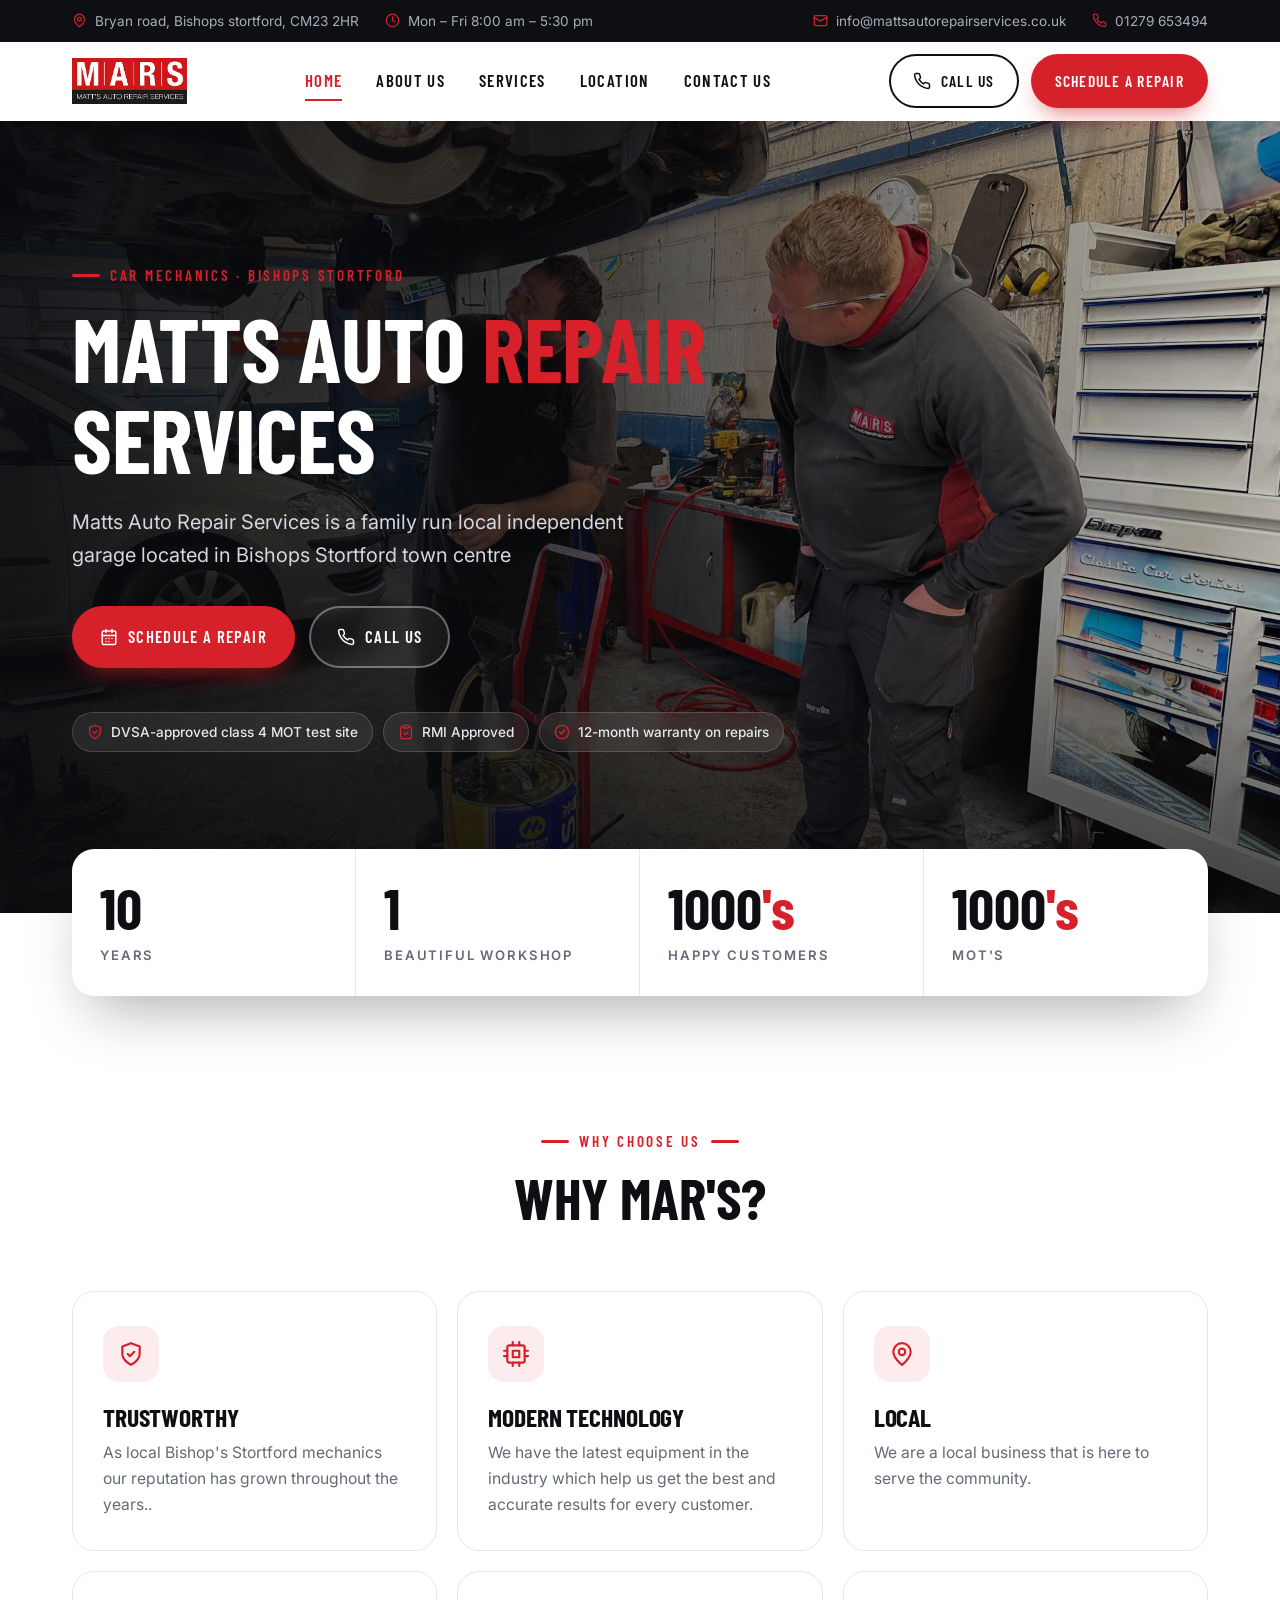
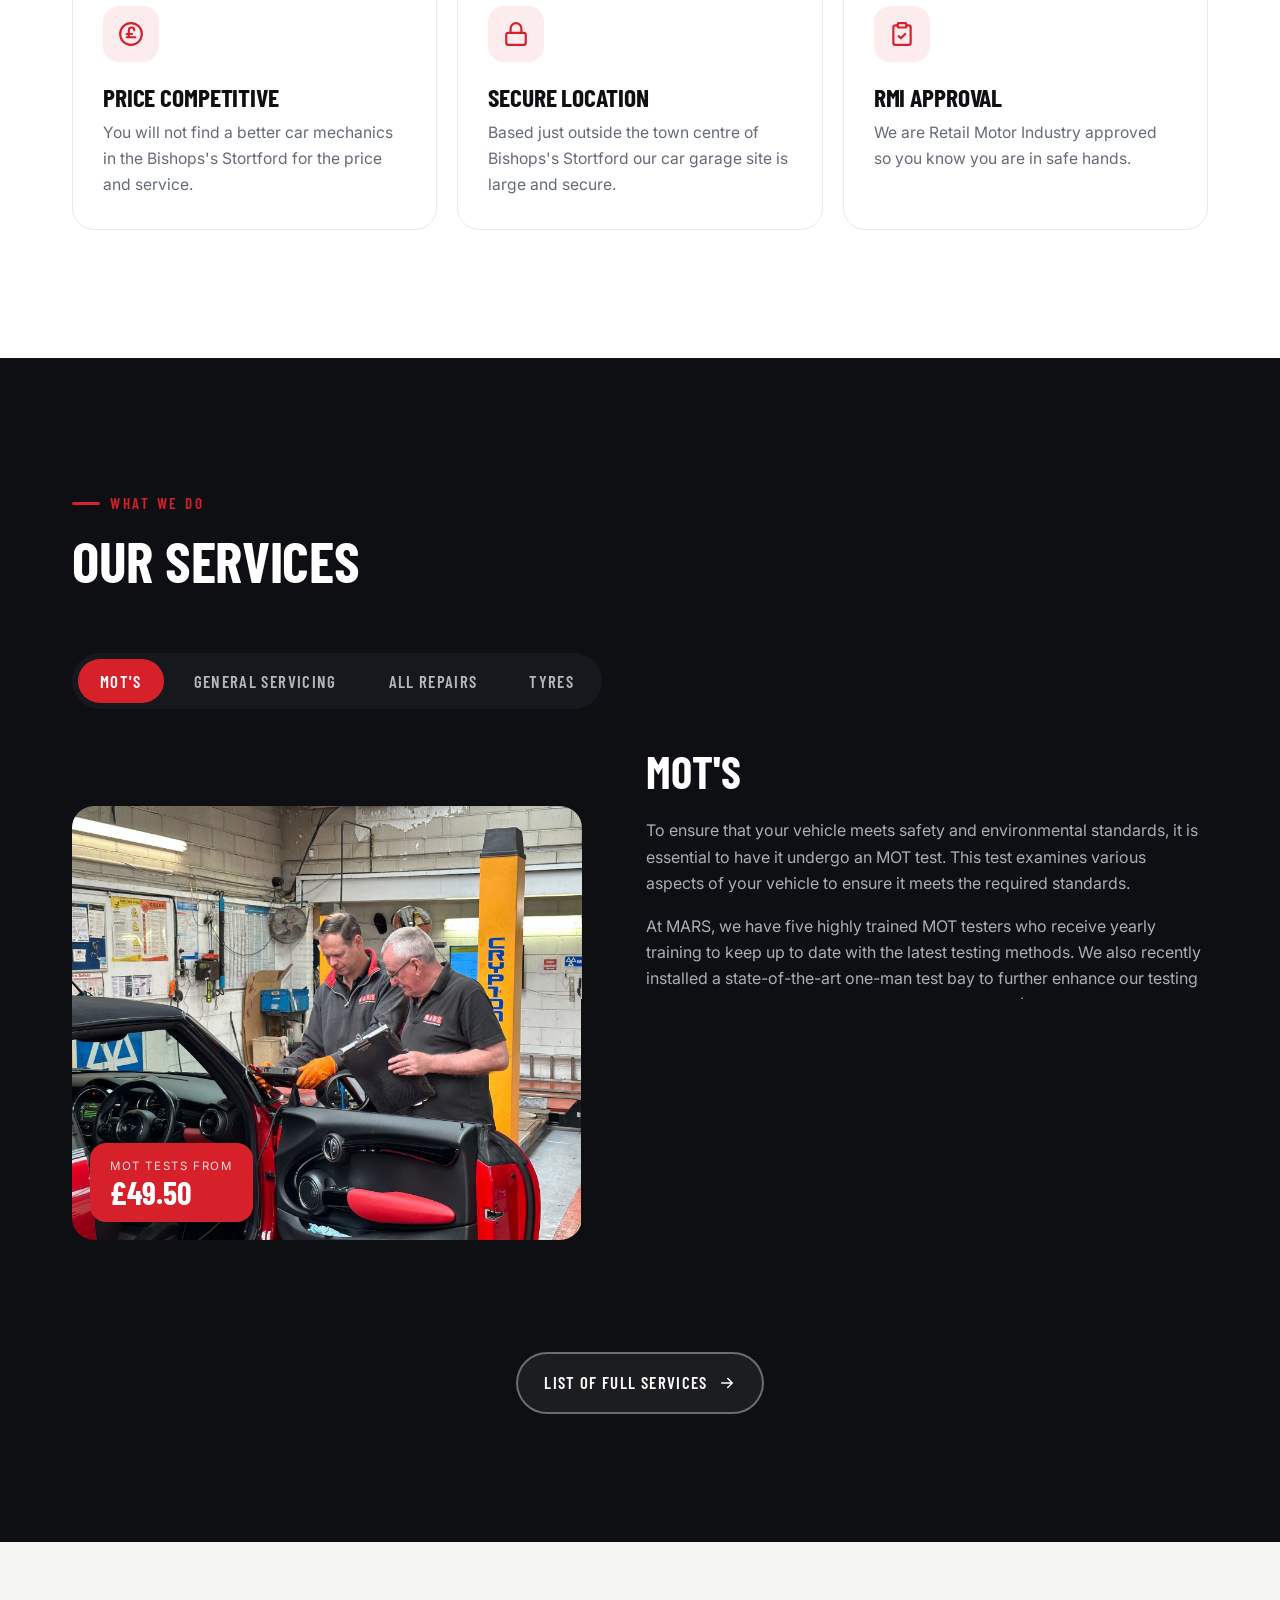
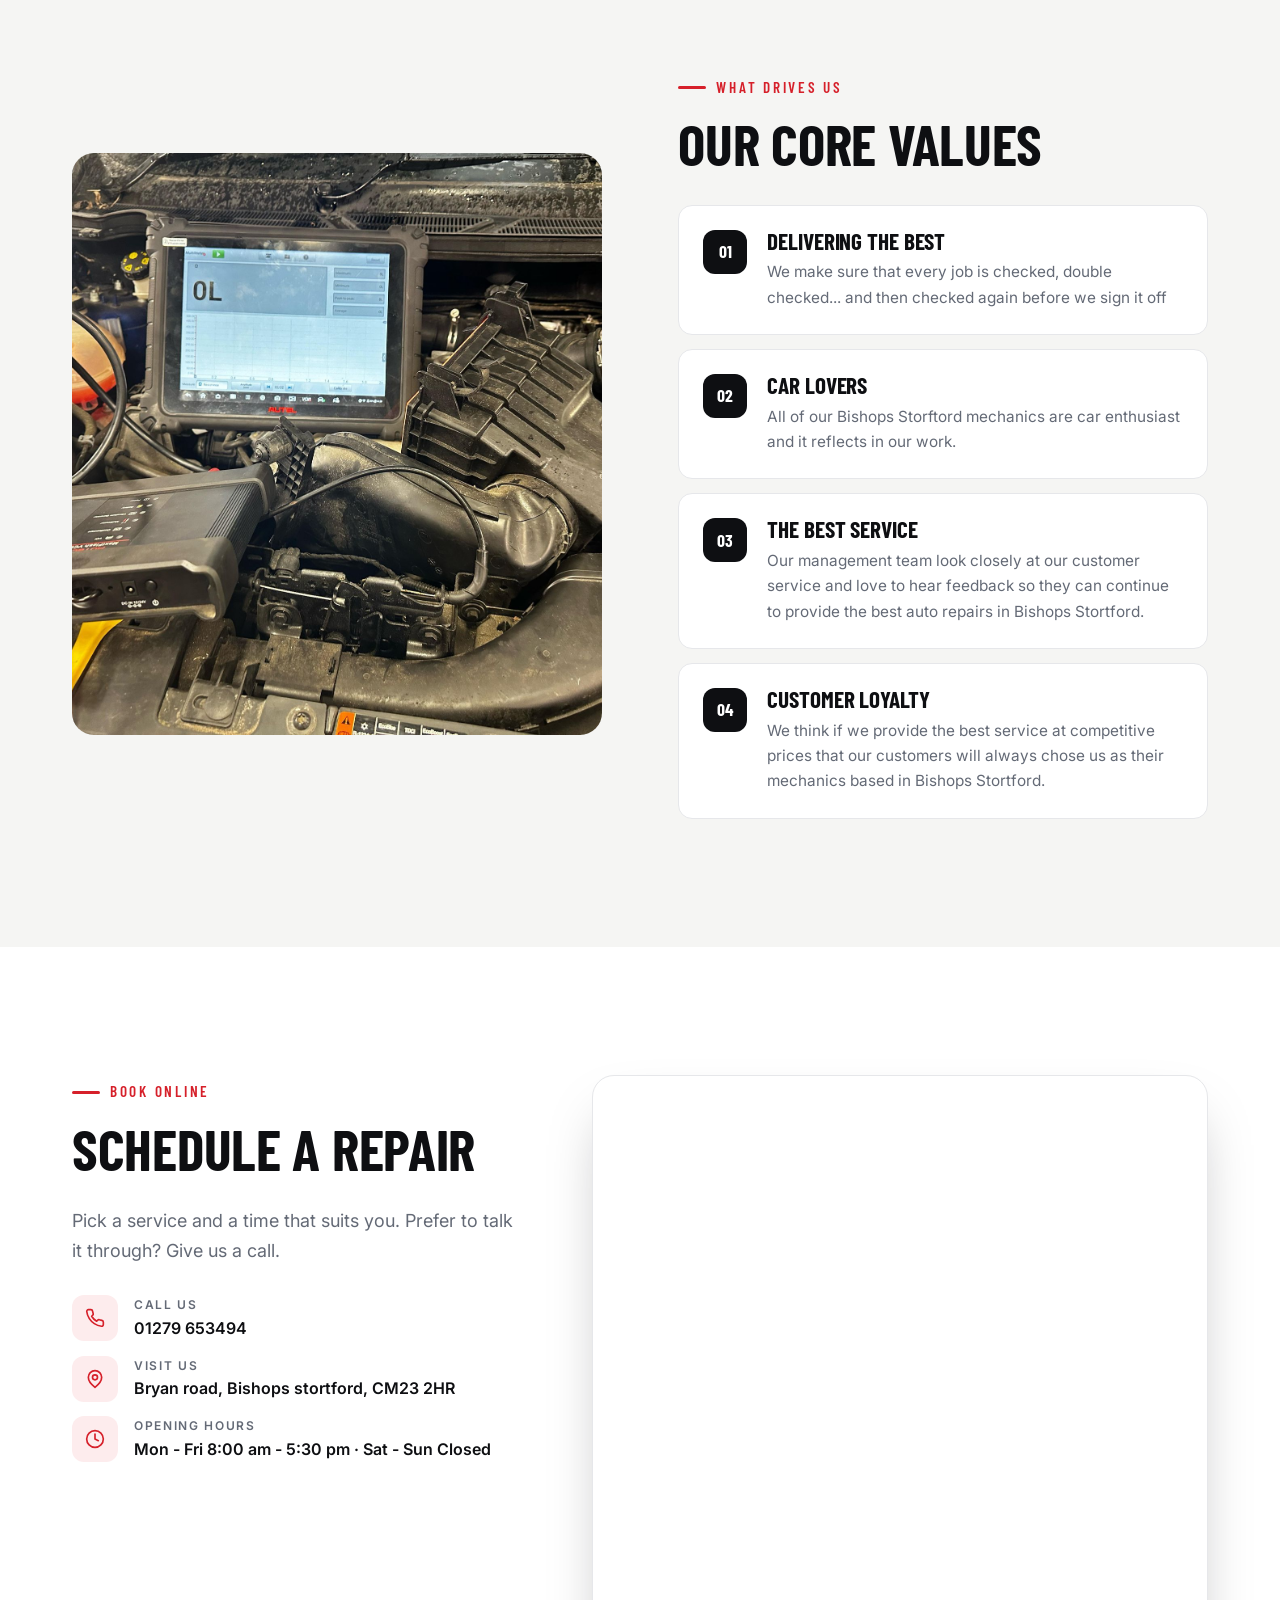
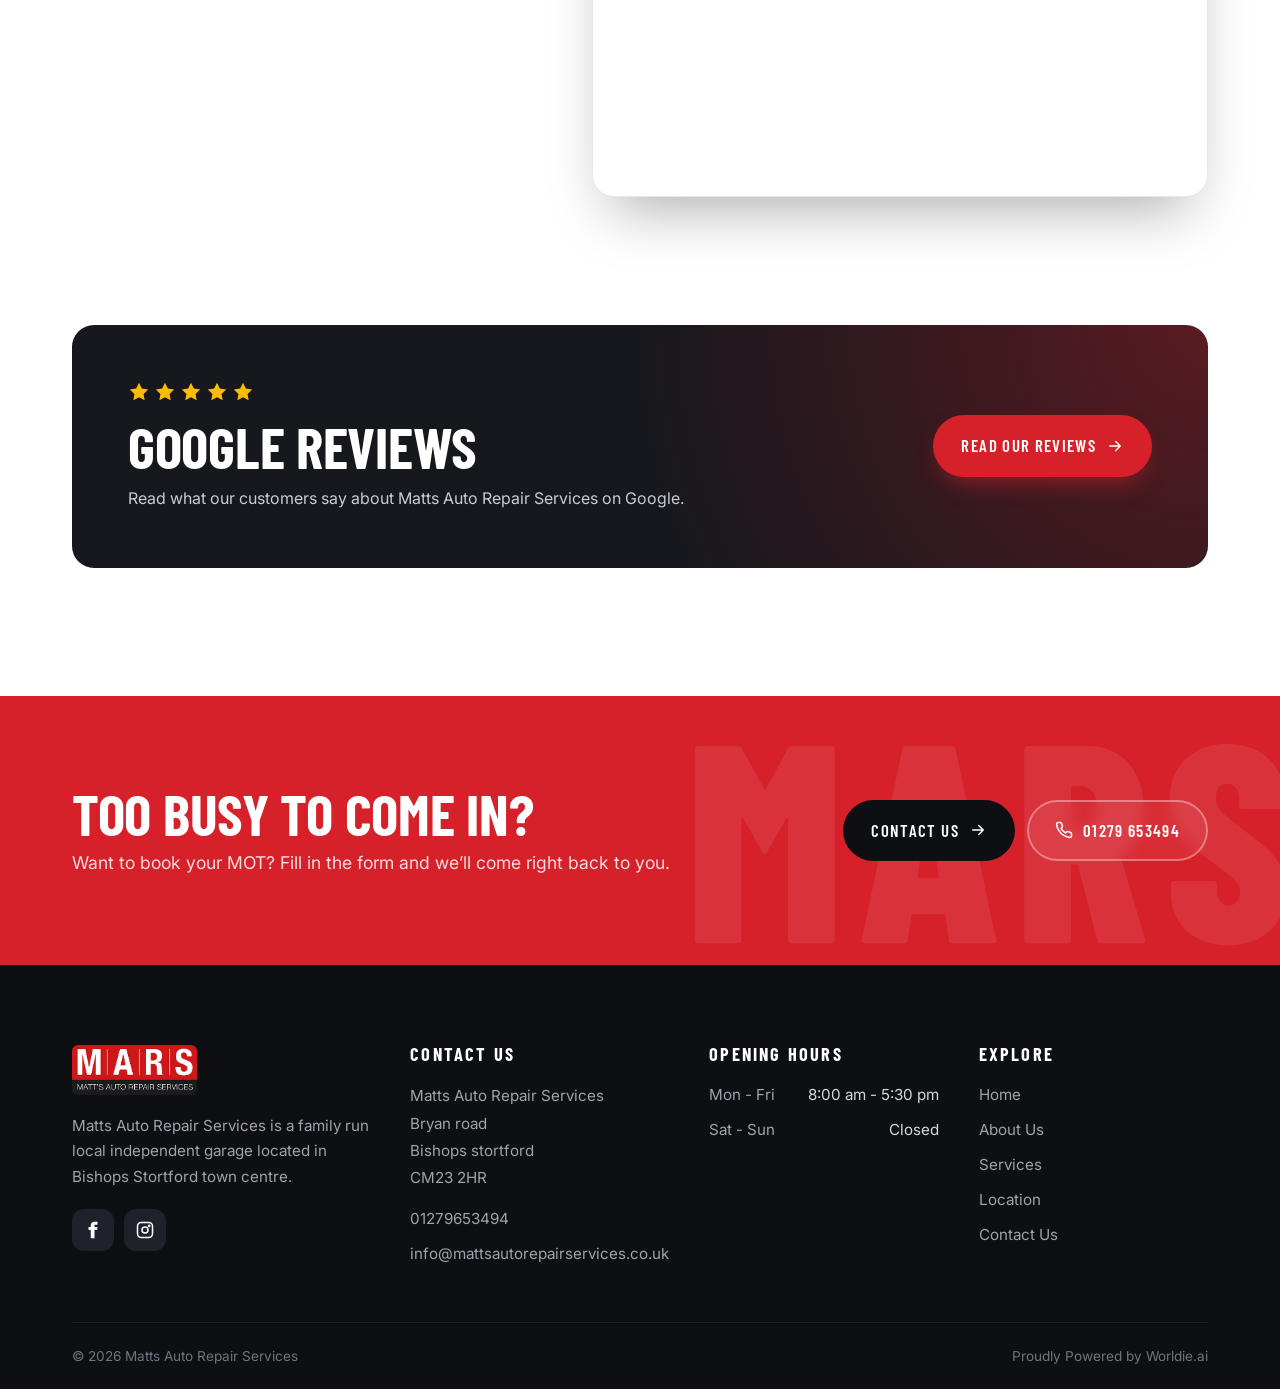
==== index.html @ e209987f "Modern redesign of Matts Auto Repair Services website Five static pages (home, about, services, loca" ====
<!doctype html>
<html lang="en-GB">
<head>
<meta charset="utf-8">
<meta name="viewport" content="width=device-width, initial-scale=1">
<title>Car Mechanics | MATTS AUTO REPAIR SERVICES | Bishops Stortford</title>
<meta name="description" content="Matts Auto Repair Services is a family run local independent garage located in Bishops Stortford town centre. MOTs, servicing, repairs and tyres.">
<meta name="theme-color" content="#0e0f12">
<link rel="icon" href="images/logo.png">
<link rel="preconnect" href="https://fonts.googleapis.com">
<link rel="preconnect" href="https://fonts.gstatic.com" crossorigin>
<link href="https://fonts.googleapis.com/css2?family=Barlow+Condensed:wght@500;600;700;800&family=Inter:wght@400;500;600&display=swap" rel="stylesheet">
<link rel="stylesheet" href="css/styles.css">
</head>
<body>
<div class="topbar">
  <div class="container">
    <div class="topbar__group">
      <span class="topbar__item"><svg viewBox="0 0 24 24" fill="none" stroke="currentColor" stroke-width="2" stroke-linecap="round" stroke-linejoin="round" aria-hidden="true"><path d="M20 10c0 6-8 12-8 12S4 16 4 10a8 8 0 0 1 16 0z"/><circle cx="12" cy="10" r="3"/></svg> Bryan road, Bishops stortford, CM23 2HR</span>
      <span class="topbar__item topbar__group--hide-md"><svg viewBox="0 0 24 24" fill="none" stroke="currentColor" stroke-width="2" stroke-linecap="round" stroke-linejoin="round" aria-hidden="true"><circle cx="12" cy="12" r="10"/><path d="M12 6v6l4 2"/></svg> Mon – Fri 8:00 am – 5:30 pm</span>
    </div>
    <div class="topbar__group">
      <a class="topbar__item topbar__group--hide-md" href="mailto:info@mattsautorepairservices.co.uk"><svg viewBox="0 0 24 24" fill="none" stroke="currentColor" stroke-width="2" stroke-linecap="round" stroke-linejoin="round" aria-hidden="true"><rect x="2" y="4" width="20" height="16" rx="2"/><path d="m22 7-10 6L2 7"/></svg> info@mattsautorepairservices.co.uk</a>
      <a class="topbar__item" href="tel:01279653494"><svg viewBox="0 0 24 24" fill="none" stroke="currentColor" stroke-width="2" stroke-linecap="round" stroke-linejoin="round" aria-hidden="true"><path d="M22 16.9v3a2 2 0 0 1-2.2 2 19.8 19.8 0 0 1-8.6-3.1 19.5 19.5 0 0 1-6-6A19.8 19.8 0 0 1 2.1 4.2 2 2 0 0 1 4.1 2h3a2 2 0 0 1 2 1.7c.1 1 .4 1.9.7 2.8a2 2 0 0 1-.5 2.1L8 9.9a16 16 0 0 0 6 6l1.3-1.3a2 2 0 0 1 2.1-.4c.9.3 1.8.6 2.8.7a2 2 0 0 1 1.7 2z"/></svg> 01279 653494</a>
    </div>
  </div>
</div>

<header class="header">
  <div class="container">
    <a class="logo" href="index.html" aria-label="Matt's Auto Repair Services — home">
      <img src="images/logo.png" alt="MARS — Matt's Auto Repair Services" width="365" height="146">
    </a>
    <nav class="nav" aria-label="Main">
        <a class="nav__link is-active" href="index.html" aria-current="page">Home</a>
        <a class="nav__link" href="about.html">About Us</a>
        <a class="nav__link" href="services.html">Services</a>
        <a class="nav__link" href="location.html">Location</a>
        <a class="nav__link" href="contact.html">Contact Us</a>
    </nav>
    <div class="header__cta">
      <a class="btn btn--outline" href="tel:01279653494"><svg viewBox="0 0 24 24" fill="none" stroke="currentColor" stroke-width="2" stroke-linecap="round" stroke-linejoin="round" aria-hidden="true"><path d="M22 16.9v3a2 2 0 0 1-2.2 2 19.8 19.8 0 0 1-8.6-3.1 19.5 19.5 0 0 1-6-6A19.8 19.8 0 0 1 2.1 4.2 2 2 0 0 1 4.1 2h3a2 2 0 0 1 2 1.7c.1 1 .4 1.9.7 2.8a2 2 0 0 1-.5 2.1L8 9.9a16 16 0 0 0 6 6l1.3-1.3a2 2 0 0 1 2.1-.4c.9.3 1.8.6 2.8.7a2 2 0 0 1 1.7 2z"/></svg> Call Us</a>
      <a class="btn btn--primary" href="index.html#booking">Schedule a Repair</a>
      <button class="menu-toggle" aria-label="Open menu" aria-expanded="false"><span></span></button>
    </div>
  </div>
</header>

<main>
<section class="hero">
  <div class="hero__bg"><img src="images/about-2.jpg" alt="MARS mechanics working on a car in the Bishops Stortford workshop" fetchpriority="high"></div>
  <div class="container">
    <div class="hero__content">
      <span class="eyebrow">Car Mechanics · Bishops Stortford</span>
      <h1>Matts Auto <em>Repair</em> Services</h1>
      <p class="hero__text">Matts Auto Repair Services is a family run local independent garage located in Bishops Stortford town centre</p>
      <div class="hero__actions">
        <a class="btn btn--primary" href="#booking"><svg viewBox="0 0 24 24" fill="none" stroke="currentColor" stroke-width="2" stroke-linecap="round" stroke-linejoin="round" aria-hidden="true"><rect x="3" y="4" width="18" height="18" rx="2"/><path d="M16 2v4M8 2v4M3 10h18M8 14h.01M12 14h.01M16 14h.01M8 18h.01M12 18h.01"/></svg> Schedule a Repair</a>
        <a class="btn btn--ghost" href="tel:01279653494"><svg viewBox="0 0 24 24" fill="none" stroke="currentColor" stroke-width="2" stroke-linecap="round" stroke-linejoin="round" aria-hidden="true"><path d="M22 16.9v3a2 2 0 0 1-2.2 2 19.8 19.8 0 0 1-8.6-3.1 19.5 19.5 0 0 1-6-6A19.8 19.8 0 0 1 2.1 4.2 2 2 0 0 1 4.1 2h3a2 2 0 0 1 2 1.7c.1 1 .4 1.9.7 2.8a2 2 0 0 1-.5 2.1L8 9.9a16 16 0 0 0 6 6l1.3-1.3a2 2 0 0 1 2.1-.4c.9.3 1.8.6 2.8.7a2 2 0 0 1 1.7 2z"/></svg> Call Us</a>
      </div>
      <div class="hero__badges">
        <span class="badge"><svg viewBox="0 0 24 24" fill="none" stroke="currentColor" stroke-width="2" stroke-linecap="round" stroke-linejoin="round" aria-hidden="true"><path d="M12 22s8-4 8-10V5l-8-3-8 3v7c0 6 8 10 8 10z"/><path d="m9 12 2 2 4-4"/></svg> DVSA-approved class 4 MOT test site</span>
        <span class="badge"><svg viewBox="0 0 24 24" fill="none" stroke="currentColor" stroke-width="2" stroke-linecap="round" stroke-linejoin="round" aria-hidden="true"><rect x="8" y="2" width="8" height="4" rx="1"/><path d="M16 4h2a2 2 0 0 1 2 2v14a2 2 0 0 1-2 2H6a2 2 0 0 1-2-2V6a2 2 0 0 1 2-2h2"/><path d="m9 14 2 2 4-4"/></svg> RMI Approved</span>
        <span class="badge"><svg viewBox="0 0 24 24" fill="none" stroke="currentColor" stroke-width="2" stroke-linecap="round" stroke-linejoin="round" aria-hidden="true"><circle cx="12" cy="12" r="10"/><path d="m8 12 3 3 5-6"/></svg> 12-month warranty on repairs</span>
      </div>
    </div>
  </div>
</section>

<section class="stats" aria-label="Experience">
  <div class="container">
    <div class="stats__grid reveal">
      <div class="stat"><div class="stat__num">10</div><div class="stat__label">Years</div></div>
      <div class="stat"><div class="stat__num">1</div><div class="stat__label">Beautiful workshop</div></div>
      <div class="stat"><div class="stat__num">1000<span>'s</span></div><div class="stat__label">Happy Customers</div></div>
      <div class="stat"><div class="stat__num">1000<span>'s</span></div><div class="stat__label">MOT's</div></div>
    </div>
  </div>
</section>

<section class="section" id="why">
  <div class="container">
    <div class="section-head section-head--center reveal">
      <span class="eyebrow">Why choose us</span>
      <h2>Why MAR's?</h2>
    </div>
    <div class="features">
      <article class="feature reveal">
        <div class="feature__icon"><svg viewBox="0 0 24 24" fill="none" stroke="currentColor" stroke-width="2" stroke-linecap="round" stroke-linejoin="round" aria-hidden="true"><path d="M12 22s8-4 8-10V5l-8-3-8 3v7c0 6 8 10 8 10z"/><path d="m9 12 2 2 4-4"/></svg></div>
        <h3>Trustworthy</h3>
        <p>As local Bishop's Stortford mechanics our reputation has grown throughout the years..</p>
      </article>
      <article class="feature reveal">
        <div class="feature__icon"><svg viewBox="0 0 24 24" fill="none" stroke="currentColor" stroke-width="2" stroke-linecap="round" stroke-linejoin="round" aria-hidden="true"><rect x="4" y="4" width="16" height="16" rx="2"/><rect x="9" y="9" width="6" height="6"/><path d="M9 1v3M15 1v3M9 20v3M15 20v3M20 9h3M20 14h3M1 9h3M1 14h3"/></svg></div>
        <h3>Modern Technology</h3>
        <p>We have the latest equipment in the industry which help us get the best and accurate results for every customer.</p>
      </article>
      <article class="feature reveal">
        <div class="feature__icon"><svg viewBox="0 0 24 24" fill="none" stroke="currentColor" stroke-width="2" stroke-linecap="round" stroke-linejoin="round" aria-hidden="true"><path d="M20 10c0 6-8 12-8 12S4 16 4 10a8 8 0 0 1 16 0z"/><circle cx="12" cy="10" r="3"/></svg></div>
        <h3>Local</h3>
        <p>We are a local business that is here to serve the community.</p>
      </article>
      <article class="feature reveal">
        <div class="feature__icon"><svg viewBox="0 0 24 24" fill="none" stroke="currentColor" stroke-width="2" stroke-linecap="round" stroke-linejoin="round" aria-hidden="true"><circle cx="12" cy="12" r="10"/><path d="M15 8.5a2.5 2.5 0 0 0-5 0V15m-2 0h8m-8-3h5"/></svg></div>
        <h3>Price Competitive</h3>
        <p>You will not find a better car mechanics in the Bishops's Stortford for the price and service.</p>
      </article>
      <article class="feature reveal">
        <div class="feature__icon"><svg viewBox="0 0 24 24" fill="none" stroke="currentColor" stroke-width="2" stroke-linecap="round" stroke-linejoin="round" aria-hidden="true"><rect x="3" y="11" width="18" height="11" rx="2"/><path d="M7 11V7a5 5 0 0 1 10 0v4"/></svg></div>
        <h3>Secure Location</h3>
        <p>Based just outside the town centre of Bishops's Stortford our car garage site is large and secure.</p>
      </article>
      <article class="feature reveal">
        <div class="feature__icon"><svg viewBox="0 0 24 24" fill="none" stroke="currentColor" stroke-width="2" stroke-linecap="round" stroke-linejoin="round" aria-hidden="true"><rect x="8" y="2" width="8" height="4" rx="1"/><path d="M16 4h2a2 2 0 0 1 2 2v14a2 2 0 0 1-2 2H6a2 2 0 0 1-2-2V6a2 2 0 0 1 2-2h2"/><path d="m9 14 2 2 4-4"/></svg></div>
        <h3>RMI Approval</h3>
        <p>We are Retail Motor Industry approved so you know you are in safe hands.</p>
      </article>
    </div>
  </div>
</section>

<section class="section section--dark" id="services">
  <div class="container">
    <div class="section-head reveal">
      <span class="eyebrow">What we do</span>
      <h2>Our Services</h2>
    </div>
    <div data-tabs>
      <div class="tabs__list" role="tablist" aria-label="Our services">
        <button class="tabs__btn" role="tab" id="tab-mot" aria-controls="panel-mot" aria-selected="true" tabindex="0">MOT's</button>
        <button class="tabs__btn" role="tab" id="tab-servicing" aria-controls="panel-servicing" aria-selected="false" tabindex="-1">General Servicing</button>
        <button class="tabs__btn" role="tab" id="tab-repairs" aria-controls="panel-repairs" aria-selected="false" tabindex="-1">All Repairs</button>
        <button class="tabs__btn" role="tab" id="tab-tyres" aria-controls="panel-tyres" aria-selected="false" tabindex="-1">Tyres</button>
      </div>
      <div class="tabs__panel" role="tabpanel" id="panel-mot" aria-labelledby="tab-mot">
        <div class="tabs__media">
          <img src="images/about-3.jpg" alt="MOT's at Matts Auto Repair Services" loading="lazy">
          <div class="price-chip"><small>MOT tests from</small><strong>£49.50</strong></div>
        </div>
        <div class="tabs__body">
          <h3>MOT's</h3>
          <p>To ensure that your vehicle meets safety and environmental standards, it is essential to have it undergo an MOT test. This test examines various aspects of your vehicle to ensure it meets the required standards.</p><p>At MARS, we have five highly trained MOT testers who receive yearly training to keep up to date with the latest testing methods. We also recently installed a state-of-the-art one-man test bay to further enhance our testing capabilities. As a DVSA-approved class 4 test site (Test Site Number: 10659), we offer MOT tests starting from just £49.50.</p><p>To make things more convenient for you, we provide waiting slots that can be booked in advance. Our location near the town centre also allows you to go shopping while your test is being carried out. Additionally, we offer FREE MOT retests to ensure that any issues that arise are promptly addressed.</p>
          <a class="btn btn--primary" href="index.html#booking">Schedule a Repair <svg viewBox="0 0 24 24" fill="none" stroke="currentColor" stroke-width="2" stroke-linecap="round" stroke-linejoin="round" aria-hidden="true"><path d="M5 12h14M13 6l6 6-6 6"/></svg></a>
        </div>
      </div>
      <div class="tabs__panel" role="tabpanel" id="panel-servicing" aria-labelledby="tab-servicing" hidden>
        <div class="tabs__media">
          <img src="images/about-1.jpg" alt="General Servicing at Matts Auto Repair Services" loading="lazy">
          <div class="price-chip"><small>Servicing from</small><strong>£89</strong></div>
        </div>
        <div class="tabs__body">
          <h3>Keep that car healthy!</h3>
          <p>At M.A.R.S., we pride ourselves on being able to service all makes and models of vehicles. Additionally, we offer servicing options that cater to a variety of needs and budgets, starting from just £89.  For a oil and filter change is now between £120-£150.</p><p>If your vehicle is still under manufacturer warranty, you can rest assured that we use only genuine parts to ensure your warranty remains valid. To keep your car performing at its best, we recommend servicing it annually, regardless of whether it has reached its mileage limit or not.</p><p>Don't let your car's health suffer - contact us now for a quote and to schedule your next servicing appointment.</p>
          <a class="btn btn--primary" href="index.html#booking">Schedule a Repair <svg viewBox="0 0 24 24" fill="none" stroke="currentColor" stroke-width="2" stroke-linecap="round" stroke-linejoin="round" aria-hidden="true"><path d="M5 12h14M13 6l6 6-6 6"/></svg></a>
        </div>
      </div>
      <div class="tabs__panel" role="tabpanel" id="panel-repairs" aria-labelledby="tab-repairs" hidden>
        <div class="tabs__media">
          <img src="images/about-2.jpg" alt="All Repairs at Matts Auto Repair Services" loading="lazy">
          <div class="price-chip"><small>Repair warranty</small><strong>12 months</strong></div>
        </div>
        <div class="tabs__body">
          <h3>We do it all!</h3>
          <p>At our garage, we offer a comprehensive range of repair services to keep your vehicle in top shape. Some of the repairs we offer include exhaust repairs, suspension and steering work, alternator replacements, cooling system repairs, and cambelt and clutch replacements.</p><p>We also provide battery replacements with a 3-year warranty, air conditioning repairs (all of our technicians are qualified to handle the gas), and brake repairs. In addition, we have the expertise to tackle electrical issues, starter motor repairs, non-start and recovery services, and breakdowns.</p><p>To give you peace of mind, all of our repairs come with a 12-month warranty. Contact us today to schedule your repair appointment and keep your vehicle running smoothly.</p>
          <a class="btn btn--primary" href="index.html#booking">Schedule a Repair <svg viewBox="0 0 24 24" fill="none" stroke="currentColor" stroke-width="2" stroke-linecap="round" stroke-linejoin="round" aria-hidden="true"><path d="M5 12h14M13 6l6 6-6 6"/></svg></a>
        </div>
      </div>
      <div class="tabs__panel" role="tabpanel" id="panel-tyres" aria-labelledby="tab-tyres" hidden>
        <div class="tabs__media">
          <img src="images/home-1.jpg" alt="Tyres at Matts Auto Repair Services" loading="lazy">
          <div class="price-chip"><small>Proud fitter for</small><strong>blackcircles.com</strong></div>
        </div>
        <div class="tabs__body">
          <h3>Keep good contact with the road!</h3>
          <p>The contact between your car and the road is vital to ensure your safety on the road, and the tyres are the key components that make this possible. At our garage, we understand the importance of quality tyres and the role they play in keeping you safe. That's why we offer a wide range of tyres in various sizes, types, and brands to suit your budget and preferences.</p><p>Our expert technicians are always on hand to provide professional advice on the best tyres for your vehicle and fit them for you while you wait. We stock and receive deliveries of tyres throughout the day to ensure we always have the right tyres available when you need them.</p><p>As a proud fitter for blackcircles.com, we offer a hassle-free online tyre ordering service, where you can order and pay for your tyres online and have them fitted by us at your convenience. Choose from our budget to premium quality tyres, and drive with confidence knowing you have the best tyres for your vehicle.</p>
          <a class="btn btn--primary" href="index.html#booking">Schedule a Repair <svg viewBox="0 0 24 24" fill="none" stroke="currentColor" stroke-width="2" stroke-linecap="round" stroke-linejoin="round" aria-hidden="true"><path d="M5 12h14M13 6l6 6-6 6"/></svg></a>
        </div>
      </div>
    </div>
    <div class="tabs__foot">
      <a class="btn btn--ghost" href="services.html">List of Full Services <svg viewBox="0 0 24 24" fill="none" stroke="currentColor" stroke-width="2" stroke-linecap="round" stroke-linejoin="round" aria-hidden="true"><path d="M5 12h14M13 6l6 6-6 6"/></svg></a>
    </div>
  </div>
</section>

<section class="section section--alt">
  <div class="container values">
    <div class="values__media reveal">
      <img src="images/home-4.jpg" alt="Diagnostic equipment connected to an engine" loading="lazy">
    </div>
    <div>
      <div class="section-head reveal" style="margin-bottom:32px">
        <span class="eyebrow">What drives us</span>
        <h2>Our Core Values</h2>
      </div>
      <div class="values__list">
        <article class="value reveal">
          <span class="value__num">01</span>
          <div><h3>Delivering the Best</h3><p>We make sure that every job is checked, double checked... and then checked again before we sign it off</p></div>
        </article>
        <article class="value reveal">
          <span class="value__num">02</span>
          <div><h3>Car Lovers</h3><p>All of our Bishops Storftord mechanics are car enthusiast and it reflects in our work.</p></div>
        </article>
        <article class="value reveal">
          <span class="value__num">03</span>
          <div><h3>The Best Service</h3><p>Our management team look closely at our customer service and love to hear feedback so they can continue to provide the best auto repairs in Bishops Stortford.</p></div>
        </article>
        <article class="value reveal">
          <span class="value__num">04</span>
          <div><h3>Customer Loyalty</h3><p>We think if we provide the best service at competitive prices that our customers will always chose us as their mechanics based in Bishops Stortford.</p></div>
        </article>
      </div>
    </div>
  </div>
</section>

<section class="section" id="booking">
  <div class="container booking">
    <div class="booking__info reveal">
      <span class="eyebrow">Book online</span>
      <h2>Schedule a Repair</h2>
      <p class="lead">Pick a service and a time that suits you. Prefer to talk it through? Give us a call.</p>
      <ul class="contact-list">
      <li><span class="contact-list__icon"><svg viewBox="0 0 24 24" fill="none" stroke="currentColor" stroke-width="2" stroke-linecap="round" stroke-linejoin="round" aria-hidden="true"><path d="M22 16.9v3a2 2 0 0 1-2.2 2 19.8 19.8 0 0 1-8.6-3.1 19.5 19.5 0 0 1-6-6A19.8 19.8 0 0 1 2.1 4.2 2 2 0 0 1 4.1 2h3a2 2 0 0 1 2 1.7c.1 1 .4 1.9.7 2.8a2 2 0 0 1-.5 2.1L8 9.9a16 16 0 0 0 6 6l1.3-1.3a2 2 0 0 1 2.1-.4c.9.3 1.8.6 2.8.7a2 2 0 0 1 1.7 2z"/></svg></span><a href="tel:01279653494"><small>Call us</small><strong>01279 653494</strong></a></li>
      <li><span class="contact-list__icon"><svg viewBox="0 0 24 24" fill="none" stroke="currentColor" stroke-width="2" stroke-linecap="round" stroke-linejoin="round" aria-hidden="true"><path d="M20 10c0 6-8 12-8 12S4 16 4 10a8 8 0 0 1 16 0z"/><circle cx="12" cy="10" r="3"/></svg></span><a href="location.html"><small>Visit us</small><strong>Bryan road, Bishops stortford, CM23 2HR</strong></a></li>
      <li><span class="contact-list__icon"><svg viewBox="0 0 24 24" fill="none" stroke="currentColor" stroke-width="2" stroke-linecap="round" stroke-linejoin="round" aria-hidden="true"><circle cx="12" cy="12" r="10"/><path d="M12 6v6l4 2"/></svg></span><div><small>Opening hours</small><strong>Mon - Fri 8:00 am - 5:30 pm · Sat - Sun Closed</strong></div></li>
    </ul>
    </div>
    <div class="booking__frame reveal">
      <iframe src="https://bookmygarage.com/widget/cm232hr/marsmattsrepairservices/" title="Book your repair with Matts Auto Repair Services" loading="lazy"></iframe>
    </div>
  </div>
</section>

<section class="section" style="padding-top:0">
  <div class="container">
    <div class="reviews-cta reveal">
      <div>
        <div class="stars" aria-label="5 stars"><svg viewBox="0 0 24 24" fill="none" stroke="currentColor" stroke-width="2" stroke-linecap="round" stroke-linejoin="round" aria-hidden="true"><path fill="currentColor" stroke="none" d="m12 2 3.1 6.3 6.9 1-5 4.9 1.2 6.8L12 17.8 5.8 21l1.2-6.8-5-4.9 6.9-1z"/></svg><svg viewBox="0 0 24 24" fill="none" stroke="currentColor" stroke-width="2" stroke-linecap="round" stroke-linejoin="round" aria-hidden="true"><path fill="currentColor" stroke="none" d="m12 2 3.1 6.3 6.9 1-5 4.9 1.2 6.8L12 17.8 5.8 21l1.2-6.8-5-4.9 6.9-1z"/></svg><svg viewBox="0 0 24 24" fill="none" stroke="currentColor" stroke-width="2" stroke-linecap="round" stroke-linejoin="round" aria-hidden="true"><path fill="currentColor" stroke="none" d="m12 2 3.1 6.3 6.9 1-5 4.9 1.2 6.8L12 17.8 5.8 21l1.2-6.8-5-4.9 6.9-1z"/></svg><svg viewBox="0 0 24 24" fill="none" stroke="currentColor" stroke-width="2" stroke-linecap="round" stroke-linejoin="round" aria-hidden="true"><path fill="currentColor" stroke="none" d="m12 2 3.1 6.3 6.9 1-5 4.9 1.2 6.8L12 17.8 5.8 21l1.2-6.8-5-4.9 6.9-1z"/></svg><svg viewBox="0 0 24 24" fill="none" stroke="currentColor" stroke-width="2" stroke-linecap="round" stroke-linejoin="round" aria-hidden="true"><path fill="currentColor" stroke="none" d="m12 2 3.1 6.3 6.9 1-5 4.9 1.2 6.8L12 17.8 5.8 21l1.2-6.8-5-4.9 6.9-1z"/></svg></div>
        <h2>Google Reviews</h2>
        <p>Read what our customers say about Matts Auto Repair Services on Google.</p>
      </div>
      <a class="btn btn--primary" href="https://www.google.com/search?q=Matts+Auto+Repair+Services+Bishops+Stortford+reviews" target="_blank" rel="noopener">Read our reviews <svg viewBox="0 0 24 24" fill="none" stroke="currentColor" stroke-width="2" stroke-linecap="round" stroke-linejoin="round" aria-hidden="true"><path d="M5 12h14M13 6l6 6-6 6"/></svg></a>
    </div>
  </div>
</section>

<section class="cta-band">
  <div class="container">
    <div>
      <h2>Too busy to come in?</h2>
      <p>Want to book your MOT? Fill in the form and we’ll come right back to you.</p>
    </div>
    <div class="cta-band__actions">
      <a class="btn btn--dark" href="contact.html">Contact Us <svg viewBox="0 0 24 24" fill="none" stroke="currentColor" stroke-width="2" stroke-linecap="round" stroke-linejoin="round" aria-hidden="true"><path d="M5 12h14M13 6l6 6-6 6"/></svg></a>
      <a class="btn btn--ghost" href="tel:01279653494"><svg viewBox="0 0 24 24" fill="none" stroke="currentColor" stroke-width="2" stroke-linecap="round" stroke-linejoin="round" aria-hidden="true"><path d="M22 16.9v3a2 2 0 0 1-2.2 2 19.8 19.8 0 0 1-8.6-3.1 19.5 19.5 0 0 1-6-6A19.8 19.8 0 0 1 2.1 4.2 2 2 0 0 1 4.1 2h3a2 2 0 0 1 2 1.7c.1 1 .4 1.9.7 2.8a2 2 0 0 1-.5 2.1L8 9.9a16 16 0 0 0 6 6l1.3-1.3a2 2 0 0 1 2.1-.4c.9.3 1.8.6 2.8.7a2 2 0 0 1 1.7 2z"/></svg> 01279 653494</a>
    </div>
  </div>
</section>
</main>

<footer class="footer">
  <div class="container">
    <div class="footer__grid">
      <div>
        <a class="footer__logo" href="index.html"><img src="images/logo.png" alt="MARS — Matt's Auto Repair Services" width="365" height="146"></a>
        <p>Matts Auto Repair Services is a family run local independent garage located in Bishops Stortford town centre.</p>
        <div class="socials">
          <a href="https://facebook.com//MattsAutoRepairServices" target="_blank" rel="noopener" aria-label="Facebook"><svg viewBox="0 0 24 24" fill="none" stroke="currentColor" stroke-width="2" stroke-linecap="round" stroke-linejoin="round" aria-hidden="true"><path fill="currentColor" stroke="none" d="M14 8V6c0-.9.6-1 1-1h3V1h-4c-4 0-5 3-5 5v2H6v4h3v11h5V12h3.5l.5-4z"/></svg></a>
          <a href="https://instagram.com/mars_mattsautorepairservices?igshid=YmMyMTA2M2Y=" target="_blank" rel="noopener" aria-label="Instagram"><svg viewBox="0 0 24 24" fill="none" stroke="currentColor" stroke-width="2" stroke-linecap="round" stroke-linejoin="round" aria-hidden="true"><rect x="2" y="2" width="20" height="20" rx="5"/><circle cx="12" cy="12" r="4"/><circle cx="17.5" cy="6.5" r=".8" fill="currentColor"/></svg></a>
        </div>
      </div>
      <div>
        <h4>Contact Us</h4>
        <address>
          Matts Auto Repair Services<br>
          Bryan road<br>
          Bishops stortford<br>
          CM23 2HR
        </address>
        <ul style="margin-top:14px">
          <li><a href="tel:01279653494">01279653494</a></li>
          <li><a href="mailto:info@mattsautorepairservices.co.uk">info@mattsautorepairservices.co.uk</a></li>
        </ul>
      </div>
      <div>
        <h4>Opening Hours</h4>
        <ul class="footer__hours">
          <li><span>Mon - Fri</span><span>8:00 am - 5:30 pm</span></li>
          <li><span>Sat - Sun</span><span>Closed</span></li>
        </ul>
      </div>
      <div>
        <h4>Explore</h4>
        <ul>
          <li><a href="index.html">Home</a></li>
          <li><a href="about.html">About Us</a></li>
          <li><a href="services.html">Services</a></li>
          <li><a href="location.html">Location</a></li>
          <li><a href="contact.html">Contact Us</a></li>
        </ul>
      </div>
    </div>
    <div class="footer__bottom">
      <span>© <span id="year">2026</span> Matts Auto Repair Services</span>
      <span>Proudly Powered by Worldie.ai</span>
    </div>
  </div>
</footer>

<div class="mobile-bar">
  <a class="btn btn--ghost" href="tel:01279653494"><svg viewBox="0 0 24 24" fill="none" stroke="currentColor" stroke-width="2" stroke-linecap="round" stroke-linejoin="round" aria-hidden="true"><path d="M22 16.9v3a2 2 0 0 1-2.2 2 19.8 19.8 0 0 1-8.6-3.1 19.5 19.5 0 0 1-6-6A19.8 19.8 0 0 1 2.1 4.2 2 2 0 0 1 4.1 2h3a2 2 0 0 1 2 1.7c.1 1 .4 1.9.7 2.8a2 2 0 0 1-.5 2.1L8 9.9a16 16 0 0 0 6 6l1.3-1.3a2 2 0 0 1 2.1-.4c.9.3 1.8.6 2.8.7a2 2 0 0 1 1.7 2z"/></svg> Call Us</a>
  <a class="btn btn--primary" href="index.html#booking"><svg viewBox="0 0 24 24" fill="none" stroke="currentColor" stroke-width="2" stroke-linecap="round" stroke-linejoin="round" aria-hidden="true"><rect x="3" y="4" width="18" height="18" rx="2"/><path d="M16 2v4M8 2v4M3 10h18M8 14h.01M12 14h.01M16 14h.01M8 18h.01M12 18h.01"/></svg> Book</a>
</div>

<script src="js/main.js"></script>
</body>
</html>
---- css/styles.css ----
/* ==========================================================================
   MARS — Matt's Auto Repair Services
   ========================================================================== */

:root {
  --red: #d6202a;
  --red-dark: #b0141d;
  --red-soft: #fdeceD;
  --ink: #0e0f12;
  --ink-2: #16181d;
  --ink-3: #1f222a;
  --text: #2a2d34;
  --muted: #646a76;
  --line: #e6e7ea;
  --bg: #ffffff;
  --bg-alt: #f5f5f3;
  --white: #ffffff;

  --font-display: "Barlow Condensed", "Arial Narrow", sans-serif;
  --font-body: "Inter", system-ui, -apple-system, "Segoe UI", sans-serif;

  --radius: 14px;
  --radius-lg: 22px;
  --shadow: 0 10px 30px -12px rgba(14, 15, 18, .18);
  --shadow-lg: 0 30px 60px -20px rgba(14, 15, 18, .35);
  --container: 1200px;
  --gutter: clamp(16px, 4vw, 32px);
}

*, *::before, *::after { box-sizing: border-box; }

html { scroll-behavior: smooth; scroll-padding-top: 90px; }

body {
  margin: 0;
  font-family: var(--font-body);
  font-size: 16px;
  line-height: 1.65;
  color: var(--text);
  background: var(--bg);
  -webkit-font-smoothing: antialiased;
  overflow-x: hidden;
}

img { max-width: 100%; display: block; }
a { color: inherit; text-decoration: none; }
p { margin: 0 0 1em; }
p:last-child { margin-bottom: 0; }

h1, h2, h3, h4 {
  font-family: var(--font-display);
  font-weight: 700;
  line-height: 1.02;
  color: var(--ink);
  margin: 0 0 .5em;
  letter-spacing: -.005em;
  text-transform: uppercase;
}

h1 { font-size: clamp(2.8rem, 7vw, 5.6rem); }
h2 { font-size: clamp(2.2rem, 4.6vw, 3.6rem); }
h3 { font-size: clamp(1.5rem, 2.4vw, 1.9rem); }

.container {
  width: 100%;
  max-width: var(--container);
  margin: 0 auto;
  padding: 0 var(--gutter);
}

.section { padding: clamp(72px, 10vw, 128px) 0; }
.section--alt { background: var(--bg-alt); }
.section--dark { background: var(--ink); color: #c9ccd3; }
.section--dark h2, .section--dark h3 { color: var(--white); }

.eyebrow {
  display: inline-flex;
  align-items: center;
  gap: 10px;
  font-family: var(--font-display);
  font-weight: 600;
  font-size: .95rem;
  letter-spacing: .18em;
  text-transform: uppercase;
  color: var(--red);
  margin-bottom: 14px;
}
.eyebrow::before {
  content: "";
  width: 28px;
  height: 3px;
  background: var(--red);
  border-radius: 2px;
}

.section-head { max-width: 720px; margin-bottom: clamp(40px, 6vw, 64px); }
.section-head--center { text-align: center; margin-left: auto; margin-right: auto; }
.section-head--center .eyebrow::after {
  content: "";
  width: 28px;
  height: 3px;
  background: var(--red);
  border-radius: 2px;
}
.lead { font-size: 1.125rem; color: var(--muted); }
.section--dark .lead { color: #9ea3ad; }

/* Buttons ---------------------------------------------------------------- */

.btn {
  display: inline-flex;
  align-items: center;
  justify-content: center;
  gap: 10px;
  padding: 15px 26px;
  border-radius: 999px;
  font-family: var(--font-display);
  font-weight: 600;
  font-size: 1.05rem;
  letter-spacing: .08em;
  text-transform: uppercase;
  border: 2px solid transparent;
  cursor: pointer;
  transition: background .2s, color .2s, border-color .2s, transform .2s, box-shadow .2s;
  white-space: nowrap;
}
.btn svg { width: 18px; height: 18px; flex: none; }
.btn:hover { transform: translateY(-2px); }

.btn--primary { background: var(--red); color: var(--white); box-shadow: 0 12px 24px -10px rgba(214, 32, 42, .7); }
.btn--primary:hover { background: var(--red-dark); }

.btn--ghost { border-color: rgba(255, 255, 255, .35); color: var(--white); backdrop-filter: blur(6px); background: rgba(255,255,255,.06); }
.btn--ghost:hover { border-color: var(--white); background: rgba(255,255,255,.14); }

.btn--dark { background: var(--ink); color: var(--white); }
.btn--dark:hover { background: var(--ink-3); }

.btn--outline { border-color: var(--ink); color: var(--ink); }
.btn--outline:hover { background: var(--ink); color: var(--white); }

/* Top bar ---------------------------------------------------------------- */

.topbar {
  background: var(--ink);
  color: #a9adb6;
  font-size: .85rem;
}
.topbar .container {
  display: flex;
  align-items: center;
  justify-content: space-between;
  gap: 24px;
  min-height: 42px;
}
.topbar__group { display: flex; align-items: center; gap: 26px; }
.topbar__item { display: inline-flex; align-items: center; gap: 8px; }
.topbar__item svg { width: 15px; height: 15px; color: var(--red); }
.topbar a:hover { color: var(--white); }

/* Header ----------------------------------------------------------------- */

.header {
  position: sticky;
  top: 0;
  z-index: 50;
  background: rgba(255, 255, 255, .92);
  backdrop-filter: saturate(180%) blur(14px);
  -webkit-backdrop-filter: saturate(180%) blur(14px);
  border-bottom: 1px solid transparent;
  transition: border-color .2s, box-shadow .2s;
}
.header.is-scrolled { border-color: var(--line); box-shadow: 0 6px 24px -18px rgba(0,0,0,.4); }
.header .container {
  display: flex;
  align-items: center;
  justify-content: space-between;
  gap: 24px;
  height: 78px;
}
.logo img { height: 46px; width: auto; }

.nav { display: flex; align-items: center; gap: 6px; }
.nav__link {
  position: relative;
  padding: 10px 14px;
  font-family: var(--font-display);
  font-weight: 600;
  font-size: 1.05rem;
  letter-spacing: .08em;
  text-transform: uppercase;
  color: var(--ink);
  transition: color .2s;
}
.nav__link::after {
  content: "";
  position: absolute;
  left: 14px; right: 14px; bottom: 4px;
  height: 2px;
  background: var(--red);
  transform: scaleX(0);
  transform-origin: left;
  transition: transform .25s;
}
.nav__link:hover::after, .nav__link.is-active::after { transform: scaleX(1); }
.nav__link.is-active { color: var(--red); }

.header__cta { display: flex; align-items: center; gap: 12px; }
.header__cta .btn { padding: 12px 22px; font-size: .98rem; }

.menu-toggle {
  display: none;
  width: 46px; height: 46px;
  border-radius: 12px;
  border: 1px solid var(--line);
  background: var(--white);
  cursor: pointer;
  align-items: center;
  justify-content: center;
}
.menu-toggle span, .menu-toggle span::before, .menu-toggle span::after {
  display: block;
  width: 20px; height: 2px;
  background: var(--ink);
  border-radius: 2px;
  position: relative;
  transition: transform .25s, background .25s;
}
.menu-toggle span::before, .menu-toggle span::after { content: ""; position: absolute; left: 0; }
.menu-toggle span::before { top: -6px; }
.menu-toggle span::after { top: 6px; }
.menu-open .menu-toggle span { background: transparent; }
.menu-open .menu-toggle span::before { transform: translateY(6px) rotate(45deg); }
.menu-open .menu-toggle span::after { transform: translateY(-6px) rotate(-45deg); }

/* Hero ------------------------------------------------------------------- */

.hero {
  position: relative;
  min-height: min(88vh, 820px);
  display: flex;
  align-items: center;
  color: var(--white);
  overflow: hidden;
  isolation: isolate;
}
.hero__bg {
  position: absolute;
  inset: 0;
  z-index: -2;
}
.hero__bg img {
  width: 100%; height: 100%;
  object-fit: cover;
  animation: heroZoom 18s ease-out both;
}
.hero::before {
  content: "";
  position: absolute;
  inset: 0;
  z-index: -1;
  background:
    linear-gradient(90deg, rgba(10,11,14,.94) 0%, rgba(10,11,14,.78) 42%, rgba(10,11,14,.25) 100%),
    linear-gradient(0deg, rgba(10,11,14,.7) 0%, transparent 40%);
}
@keyframes heroZoom { from { transform: scale(1.12); } to { transform: scale(1); } }

.hero__content { max-width: 720px; padding: 96px 0 120px; }
.hero h1 { color: var(--white); margin-bottom: 22px; }
.hero h1 em { font-style: normal; color: var(--red); }
.hero__text { font-size: clamp(1.05rem, 1.6vw, 1.25rem); color: #d4d7dd; max-width: 560px; margin-bottom: 34px; }
.hero__actions { display: flex; flex-wrap: wrap; gap: 14px; }

.hero__badges {
  display: flex;
  flex-wrap: wrap;
  gap: 10px;
  margin-top: 44px;
}
.badge {
  display: inline-flex;
  align-items: center;
  gap: 8px;
  padding: 8px 14px;
  border-radius: 999px;
  font-size: .85rem;
  font-weight: 500;
  background: rgba(255,255,255,.08);
  border: 1px solid rgba(255,255,255,.16);
  backdrop-filter: blur(8px);
  color: #e6e8ec;
}
.badge svg { width: 16px; height: 16px; color: var(--red); }

/* Page hero (inner pages) ------------------------------------------------ */

.page-hero {
  position: relative;
  color: var(--white);
  padding: clamp(96px, 14vw, 160px) 0 clamp(64px, 9vw, 104px);
  overflow: hidden;
  isolation: isolate;
  background: var(--ink);
}
.page-hero__bg { position: absolute; inset: 0; z-index: -2; }
.page-hero__bg img { width: 100%; height: 100%; object-fit: cover; opacity: .45; }
.page-hero::before {
  content: "";
  position: absolute;
  inset: 0;
  z-index: -1;
  background: linear-gradient(90deg, rgba(10,11,14,.95) 10%, rgba(10,11,14,.55) 100%);
}
.page-hero h1 { color: var(--white); margin-bottom: 14px; }
.page-hero p { color: #c9ccd3; max-width: 620px; font-size: 1.1rem; }
.breadcrumb {
  display: flex;
  gap: 10px;
  font-size: .85rem;
  letter-spacing: .1em;
  text-transform: uppercase;
  color: #8f949e;
  margin-bottom: 18px;
}
.breadcrumb a:hover { color: var(--white); }
.breadcrumb span:last-child { color: var(--red); }

/* Stats ------------------------------------------------------------------ */

.stats {
  position: relative;
  z-index: 2;
  margin-top: -64px;
}
.stats__grid {
  display: grid;
  grid-template-columns: repeat(4, 1fr);
  background: var(--white);
  border-radius: var(--radius-lg);
  box-shadow: var(--shadow-lg);
  overflow: hidden;
}
.stat {
  padding: 30px 28px;
  border-right: 1px solid var(--line);
}
.stat:last-child { border-right: 0; }
.stat__num {
  font-family: var(--font-display);
  font-weight: 700;
  font-size: clamp(2.6rem, 4.6vw, 3.6rem);
  line-height: 1;
  color: var(--ink);
}
.stat__num span { color: var(--red); }
.stat__label {
  margin-top: 8px;
  font-size: .82rem;
  font-weight: 600;
  letter-spacing: .14em;
  text-transform: uppercase;
  color: var(--muted);
}
.stats__caption {
  font-family: var(--font-display);
  font-weight: 600;
  letter-spacing: .2em;
  text-transform: uppercase;
  font-size: .85rem;
  color: var(--muted);
  margin: 0 0 12px 4px;
}

/* Feature cards (Why MARS) ---------------------------------------------- */

.features {
  display: grid;
  grid-template-columns: repeat(3, 1fr);
  gap: 20px;
}
.feature {
  position: relative;
  padding: 34px 30px 32px;
  border-radius: var(--radius-lg);
  background: var(--white);
  border: 1px solid var(--line);
  transition: transform .3s, box-shadow .3s, border-color .3s;
  overflow: hidden;
}
.feature::after {
  content: "";
  position: absolute;
  left: 0; right: 0; bottom: 0;
  height: 3px;
  background: var(--red);
  transform: scaleX(0);
  transform-origin: left;
  transition: transform .35s;
}
.feature:hover { transform: translateY(-6px); box-shadow: var(--shadow); border-color: transparent; }
.feature:hover::after { transform: scaleX(1); }
.feature__icon {
  width: 56px; height: 56px;
  border-radius: 16px;
  display: grid;
  place-items: center;
  background: var(--red-soft);
  color: var(--red);
  margin-bottom: 22px;
  transition: background .3s, color .3s;
}
.feature:hover .feature__icon { background: var(--red); color: var(--white); }
.feature__icon svg { width: 26px; height: 26px; }
.feature h3 { font-size: 1.6rem; margin-bottom: 10px; }
.feature p { color: var(--muted); font-size: .98rem; }

/* Services tabs ---------------------------------------------------------- */

.tabs__list {
  display: flex;
  flex-wrap: wrap;
  gap: 8px;
  padding: 6px;
  background: var(--ink-2);
  border-radius: 999px;
  width: fit-content;
  margin-bottom: 40px;
}
.tabs__btn {
  padding: 12px 22px;
  border: 0;
  border-radius: 999px;
  background: transparent;
  color: #b3b7bf;
  font-family: var(--font-display);
  font-weight: 600;
  font-size: 1.05rem;
  letter-spacing: .08em;
  text-transform: uppercase;
  cursor: pointer;
  transition: background .2s, color .2s;
}
.tabs__btn:hover { color: var(--white); }
.tabs__btn[aria-selected="true"] { background: var(--red); color: var(--white); }

.tabs__panel {
  display: grid;
  grid-template-columns: 1fr 1.1fr;
  gap: clamp(32px, 5vw, 64px);
  align-items: center;
  animation: fadeUp .5s ease both;
}
.tabs__panel[hidden] { display: none; }
.tabs__media {
  position: relative;
  border-radius: var(--radius-lg);
  overflow: hidden;
  aspect-ratio: 4 / 3.4;
}
.tabs__media img { width: 100%; height: 100%; object-fit: cover; }
.price-chip {
  position: absolute;
  left: 18px; bottom: 18px;
  display: inline-flex;
  flex-direction: column;
  padding: 14px 20px;
  border-radius: 16px;
  background: var(--red);
  color: var(--white);
  box-shadow: 0 16px 30px -12px rgba(0,0,0,.5);
}
.price-chip small { font-size: .72rem; letter-spacing: .14em; text-transform: uppercase; opacity: .85; }
.price-chip strong { font-family: var(--font-display); font-size: 2rem; line-height: 1; }
.tabs__body h3 { font-size: clamp(2rem, 3.6vw, 2.8rem); color: var(--white); }
.tabs__body p { color: #a9aeb8; }
.tabs__body .btn { margin-top: 26px; }
.tabs__foot { margin-top: 56px; display: flex; justify-content: center; }

@keyframes fadeUp { from { opacity: 0; transform: translateY(14px); } to { opacity: 1; transform: none; } }

/* Values ----------------------------------------------------------------- */

.values {
  display: grid;
  grid-template-columns: 1fr 1fr;
  gap: clamp(32px, 6vw, 80px);
  align-items: center;
}
.values__media {
  position: relative;
  border-radius: var(--radius-lg);
  overflow: hidden;
  aspect-ratio: 4 / 4.4;
}
.values__media img { width: 100%; height: 100%; object-fit: cover; }
.values__list { display: grid; gap: 14px; }
.value {
  display: grid;
  grid-template-columns: auto 1fr;
  gap: 20px;
  padding: 24px;
  border-radius: var(--radius);
  background: var(--white);
  border: 1px solid var(--line);
  transition: box-shadow .3s, transform .3s;
}
.value:hover { box-shadow: var(--shadow); transform: translateX(4px); }
.value__num {
  font-family: var(--font-display);
  font-weight: 700;
  font-size: 1.1rem;
  width: 44px; height: 44px;
  display: grid;
  place-items: center;
  border-radius: 12px;
  background: var(--ink);
  color: var(--white);
}
.value h3 { font-size: 1.45rem; margin-bottom: 6px; }
.value p { color: var(--muted); font-size: .96rem; }

/* Booking ---------------------------------------------------------------- */

.booking {
  display: grid;
  grid-template-columns: .85fr 1.15fr;
  gap: clamp(32px, 5vw, 64px);
  align-items: start;
}
.booking__frame {
  background: var(--white);
  border-radius: var(--radius-lg);
  box-shadow: var(--shadow-lg);
  overflow: hidden;
  border: 1px solid var(--line);
}
.booking__frame iframe { width: 100%; height: 720px; border: 0; display: block; }
.booking__info .contact-list { margin-top: 30px; }

/* Reviews CTA ------------------------------------------------------------ */

.reviews-cta {
  display: flex;
  align-items: center;
  justify-content: space-between;
  gap: 32px;
  padding: clamp(32px, 5vw, 56px);
  border-radius: var(--radius-lg);
  background:
    radial-gradient(circle at 100% 0%, rgba(214,32,42,.35), transparent 50%),
    var(--ink-2);
  color: #c9ccd3;
}
.reviews-cta h2 { color: var(--white); margin-bottom: 10px; }
.stars { display: flex; gap: 4px; color: #fbbc04; margin-bottom: 14px; }
.stars svg { width: 22px; height: 22px; }

/* Contact list ----------------------------------------------------------- */

.contact-list { display: grid; gap: 14px; list-style: none; padding: 0; margin: 0; }
.contact-list li { display: grid; grid-template-columns: auto 1fr; gap: 16px; align-items: start; }
.contact-list__icon {
  width: 46px; height: 46px;
  border-radius: 12px;
  display: grid;
  place-items: center;
  background: var(--red-soft);
  color: var(--red);
}
.contact-list__icon svg { width: 20px; height: 20px; }
.contact-list small {
  display: block;
  font-size: .75rem;
  font-weight: 600;
  letter-spacing: .14em;
  text-transform: uppercase;
  color: var(--muted);
}
.contact-list li > * { min-width: 0; }
.contact-list strong { color: var(--ink); font-weight: 600; overflow-wrap: anywhere; }
.contact-list a:hover strong { color: var(--red); }

/* Split / content rows --------------------------------------------------- */

.split {
  display: grid;
  grid-template-columns: 1fr 1fr;
  gap: clamp(32px, 6vw, 80px);
  align-items: center;
}
.split--reverse .split__media { order: 2; }

.collage {
  display: grid;
  grid-template-columns: 1fr 1fr;
  grid-template-rows: 220px 220px;
  gap: 14px;
}
.collage img { width: 100%; height: 100%; object-fit: cover; border-radius: var(--radius); }
.collage img:first-child { grid-row: span 2; }

.about-copy p { font-size: 1.06rem; }
.about-copy p:first-of-type { font-size: 1.22rem; color: var(--ink); font-weight: 500; }

.highlights {
  display: grid;
  grid-template-columns: repeat(3, 1fr);
  gap: 16px;
  margin-top: 36px;
}
.highlight {
  padding: 20px;
  border-radius: var(--radius);
  background: var(--bg-alt);
}
.highlight strong {
  display: block;
  font-family: var(--font-display);
  font-size: 2.2rem;
  line-height: 1;
  color: var(--red);
}
.highlight span { font-size: .85rem; color: var(--muted); }

.video {
  position: relative;
  aspect-ratio: 16 / 9;
  border-radius: var(--radius-lg);
  overflow: hidden;
  box-shadow: var(--shadow-lg);
  background: #000;
}
.video iframe { position: absolute; inset: 0; width: 100%; height: 100%; border: 0; }

.gallery {
  display: grid;
  grid-template-columns: repeat(4, 1fr);
  gap: 14px;
}
.gallery img {
  width: 100%;
  aspect-ratio: 1;
  object-fit: cover;
  border-radius: var(--radius);
  transition: transform .4s, filter .4s;
  filter: grayscale(.2);
}
.gallery img:hover { transform: scale(1.03); filter: none; }

/* Service rows ----------------------------------------------------------- */

.service-nav {
  position: sticky;
  top: 78px;
  z-index: 20;
  background: rgba(255,255,255,.94);
  backdrop-filter: blur(10px);
  border-bottom: 1px solid var(--line);
}
.service-nav .container {
  display: flex;
  gap: 6px;
  overflow-x: auto;
  scrollbar-width: none;
  padding-top: 10px;
  padding-bottom: 10px;
}
.service-nav .container::-webkit-scrollbar { display: none; }
.service-nav a {
  flex: none;
  padding: 8px 16px;
  border-radius: 999px;
  font-size: .88rem;
  font-weight: 600;
  color: var(--muted);
  transition: background .2s, color .2s;
}
.service-nav a:hover { color: var(--ink); background: var(--bg-alt); }

.service-row { padding: clamp(56px, 8vw, 96px) 0; border-bottom: 1px solid var(--line); }
.service-row:nth-child(even) { background: var(--bg-alt); }
.service-row__media {
  position: relative;
  border-radius: var(--radius-lg);
  overflow: hidden;
  aspect-ratio: 4 / 3.2;
}
.service-row__media img { width: 100%; height: 100%; object-fit: cover; }
.service-row__index {
  font-family: var(--font-display);
  font-weight: 700;
  font-size: 1rem;
  letter-spacing: .2em;
  color: var(--red);
  margin-bottom: 10px;
}
.service-row p { color: var(--muted); }
.service-row .btn { margin-top: 22px; }
.tagline {
  display: inline-flex;
  align-items: center;
  gap: 10px;
  margin: 6px 0 18px;
  padding: 10px 16px;
  border-radius: 12px;
  background: var(--red-soft);
  color: var(--red-dark);
  font-weight: 600;
  font-size: .95rem;
}
.tagline svg { width: 18px; height: 18px; }

.check-list { list-style: none; padding: 0; margin: 20px 0 0; display: grid; gap: 12px; }
.check-list li {
  display: flex;
  gap: 14px;
  align-items: flex-start;
  padding: 16px 18px;
  border-radius: var(--radius);
  background: var(--white);
  border: 1px solid var(--line);
  color: var(--ink);
  font-weight: 500;
}
.check-list svg { width: 22px; height: 22px; flex: none; color: var(--red); margin-top: 1px; }

/* Forms ------------------------------------------------------------------ */

.form-card {
  padding: clamp(28px, 4vw, 44px);
  border-radius: var(--radius-lg);
  background: var(--white);
  box-shadow: var(--shadow-lg);
  border: 1px solid var(--line);
}
.form-card h3 { font-size: 2rem; margin-bottom: 6px; }
.form-card > p { color: var(--muted); margin-bottom: 26px; }
.form-grid { display: grid; grid-template-columns: 1fr 1fr; gap: 16px; }
.field { display: grid; gap: 6px; }
.field--full { grid-column: 1 / -1; }
.field label {
  font-size: .8rem;
  font-weight: 600;
  letter-spacing: .1em;
  text-transform: uppercase;
  color: var(--ink);
}
.field input, .field textarea {
  width: 100%;
  padding: 14px 16px;
  border-radius: 12px;
  border: 1.5px solid var(--line);
  background: var(--bg-alt);
  font: inherit;
  color: var(--ink);
  transition: border-color .2s, background .2s, box-shadow .2s;
}
.field textarea { min-height: 140px; resize: vertical; }
.field input:focus, .field textarea:focus {
  outline: none;
  border-color: var(--red);
  background: var(--white);
  box-shadow: 0 0 0 4px rgba(214, 32, 42, .12);
}
.field--reg input {
  font-family: var(--font-display);
  font-weight: 700;
  font-size: 1.35rem;
  letter-spacing: .12em;
  text-transform: uppercase;
  background: #ffd400;
  border-color: #e3bd00;
  color: #111;
}
.field--reg input::placeholder { color: rgba(0,0,0,.35); }
.upload {
  display: flex;
  align-items: center;
  gap: 14px;
  padding: 16px;
  border-radius: 12px;
  border: 1.5px dashed #c9ccd3;
  background: var(--bg-alt);
  cursor: pointer;
  transition: border-color .2s;
}
.field .upload { text-transform: none; letter-spacing: 0; font-weight: 400; }
.upload:hover { border-color: var(--red); }
.upload svg { width: 26px; height: 26px; color: var(--red); flex: none; }
.upload span { font-size: .92rem; color: var(--muted); }
.upload input { position: absolute; opacity: 0; pointer-events: none; width: 1px; }
.form-card .btn { width: 100%; margin-top: 20px; }
.form-status {
  margin-top: 16px;
  padding: 14px 16px;
  border-radius: 12px;
  font-size: .95rem;
  display: none;
}
.form-status.is-success { display: block; background: #e9f7ef; color: #146c3a; }
.form-status.is-error { display: block; background: var(--red-soft); color: var(--red-dark); }

/* Hours ------------------------------------------------------------------ */

.hours { list-style: none; padding: 0; margin: 0; }
.hours li {
  display: flex;
  justify-content: space-between;
  padding: 14px 0;
  border-bottom: 1px dashed var(--line);
  font-weight: 500;
}
.hours li:last-child { border-bottom: 0; }
.hours .closed { color: var(--red); }

.info-card {
  padding: 32px;
  border-radius: var(--radius-lg);
  background: var(--white);
  border: 1px solid var(--line);
}
.info-card h3 { font-size: 1.6rem; margin-bottom: 18px; }
.info-stack { display: grid; gap: 20px; }

.map {
  border-radius: var(--radius-lg);
  overflow: hidden;
  border: 1px solid var(--line);
  min-height: 420px;
  height: 100%;
}
.map iframe { width: 100%; height: 100%; min-height: 420px; border: 0; display: block; filter: grayscale(.3) contrast(1.05); }

.location-grid {
  display: grid;
  grid-template-columns: 1.1fr .9fr;
  gap: 24px;
}

/* CTA band --------------------------------------------------------------- */

.cta-band {
  position: relative;
  padding: clamp(56px, 8vw, 88px) 0;
  background: var(--red);
  color: var(--white);
  overflow: hidden;
  isolation: isolate;
}
.cta-band::before {
  content: "MARS";
  position: absolute;
  right: -2vw;
  top: 50%;
  transform: translateY(-50%);
  font-family: var(--font-display);
  font-weight: 800;
  font-size: clamp(8rem, 22vw, 18rem);
  line-height: 1;
  color: rgba(255,255,255,.08);
  z-index: -1;
  letter-spacing: .05em;
}
.cta-band .container {
  display: flex;
  align-items: center;
  justify-content: space-between;
  gap: 28px;
  flex-wrap: wrap;
}
.cta-band h2 { color: var(--white); margin: 0 0 6px; }
.cta-band p { color: rgba(255,255,255,.85); margin: 0; font-size: 1.1rem; }
.cta-band__actions { display: flex; gap: 12px; flex-wrap: wrap; }
.cta-band .btn--dark:hover { background: #000; }

/* Footer ----------------------------------------------------------------- */

.footer {
  background: var(--ink);
  color: #9ea3ad;
  padding: 80px 0 0;
  font-size: .95rem;
}
.footer__grid {
  display: grid;
  grid-template-columns: 1.3fr 1fr 1fr 1fr;
  gap: 40px;
  padding-bottom: 56px;
}
.footer__logo img { height: 50px; width: auto; margin-bottom: 18px; border-radius: 6px; }
.footer h4 {
  font-size: 1.15rem;
  letter-spacing: .12em;
  color: var(--white);
  margin-bottom: 18px;
}
.footer ul { list-style: none; padding: 0; margin: 0; display: grid; gap: 10px; }
.footer a:hover { color: var(--white); }
.footer address { font-style: normal; line-height: 1.8; }
.footer__hours li { display: flex; justify-content: space-between; gap: 16px; }
.footer__hours span:last-child { color: #d6d8dd; }
.socials { display: flex; gap: 10px; margin-top: 20px; }
.socials a {
  width: 42px; height: 42px;
  border-radius: 12px;
  display: grid;
  place-items: center;
  background: var(--ink-3);
  color: var(--white);
  transition: background .2s, transform .2s;
}
.socials a:hover { background: var(--red); transform: translateY(-2px); }
.socials svg { width: 18px; height: 18px; }
.footer__bottom {
  border-top: 1px solid rgba(255,255,255,.08);
  padding: 22px 0;
  display: flex;
  justify-content: space-between;
  gap: 16px;
  flex-wrap: wrap;
  font-size: .85rem;
  color: #6f7480;
}

/* Mobile call bar -------------------------------------------------------- */

.mobile-bar { display: none; }

/* Reveal ----------------------------------------------------------------- */

.reveal { opacity: 0; transform: translateY(24px); transition: opacity .7s ease, transform .7s ease; }
.reveal.is-visible { opacity: 1; transform: none; }
@media (prefers-reduced-motion: reduce) {
  .reveal { opacity: 1; transform: none; transition: none; }
  .hero__bg img { animation: none; }
  html { scroll-behavior: auto; }
}

/* Responsive ------------------------------------------------------------- */

@media (max-width: 1080px) {
  .header__cta .btn--outline { display: none; }
  .footer__grid { grid-template-columns: 1fr 1fr; }
}

@media (max-width: 960px) {
  .topbar__group--hide-md { display: none; }
  .menu-toggle { display: inline-flex; }
  .nav {
    position: fixed;
    inset: 78px 0 auto 0;
    flex-direction: column;
    align-items: stretch;
    gap: 0;
    padding: 12px var(--gutter) 24px;
    background: var(--white);
    border-bottom: 1px solid var(--line);
    box-shadow: 0 24px 40px -24px rgba(0,0,0,.35);
    transform: translateY(-12px);
    opacity: 0;
    pointer-events: none;
    transition: opacity .25s, transform .25s;
  }
  .menu-open .nav { opacity: 1; transform: none; pointer-events: auto; }
  .nav__link { padding: 16px 4px; border-bottom: 1px solid var(--line); font-size: 1.25rem; }
  .nav__link::after { display: none; }

  .features { grid-template-columns: 1fr 1fr; }
  .tabs__panel, .values, .booking, .split, .location-grid { grid-template-columns: minmax(0, 1fr); }
  .split--reverse .split__media { order: 0; }
  .stats__grid { grid-template-columns: 1fr 1fr; }
  .stat:nth-child(2) { border-right: 0; }
  .stat:nth-child(-n+2) { border-bottom: 1px solid var(--line); }
  .gallery { grid-template-columns: 1fr 1fr; }
  .values__media { aspect-ratio: 16 / 10; }
  .reviews-cta { flex-direction: column; align-items: flex-start; }
  .service-nav { top: 78px; }
}

@media (max-width: 640px) {
  body { padding-bottom: 72px; }
  .topbar { display: none; }
  .header .container { height: 68px; }
  .nav { inset: 68px 0 auto 0; }
  .service-nav { top: 68px; }
  .logo img { height: 38px; }
  .header__cta .btn--primary { display: none; }

  .hero { min-height: auto; }
  .hero__content { padding: 72px 0 112px; }
  .hero__actions .btn { flex: 1 1 100%; }
  .features { grid-template-columns: 1fr; }
  .form-grid { grid-template-columns: 1fr; }
  .highlights { grid-template-columns: 1fr; }
  .collage { grid-template-rows: 160px 160px; }
  .tabs__list { width: 100%; border-radius: 18px; }
  .tabs__btn { flex: 1 1 calc(50% - 8px); padding: 12px 10px; }
  .footer__grid { grid-template-columns: 1fr; }
  .booking__frame iframe { height: 640px; }
  .stat { padding: 22px 18px; }

  .mobile-bar {
    display: grid;
    grid-template-columns: 1fr 1fr;
    gap: 10px;
    position: fixed;
    left: 0; right: 0; bottom: 0;
    z-index: 60;
    padding: 10px 16px calc(10px + env(safe-area-inset-bottom));
    background: rgba(14,15,18,.96);
    backdrop-filter: blur(10px);
  }
  .mobile-bar .btn { padding: 13px 12px; font-size: .95rem; }
}
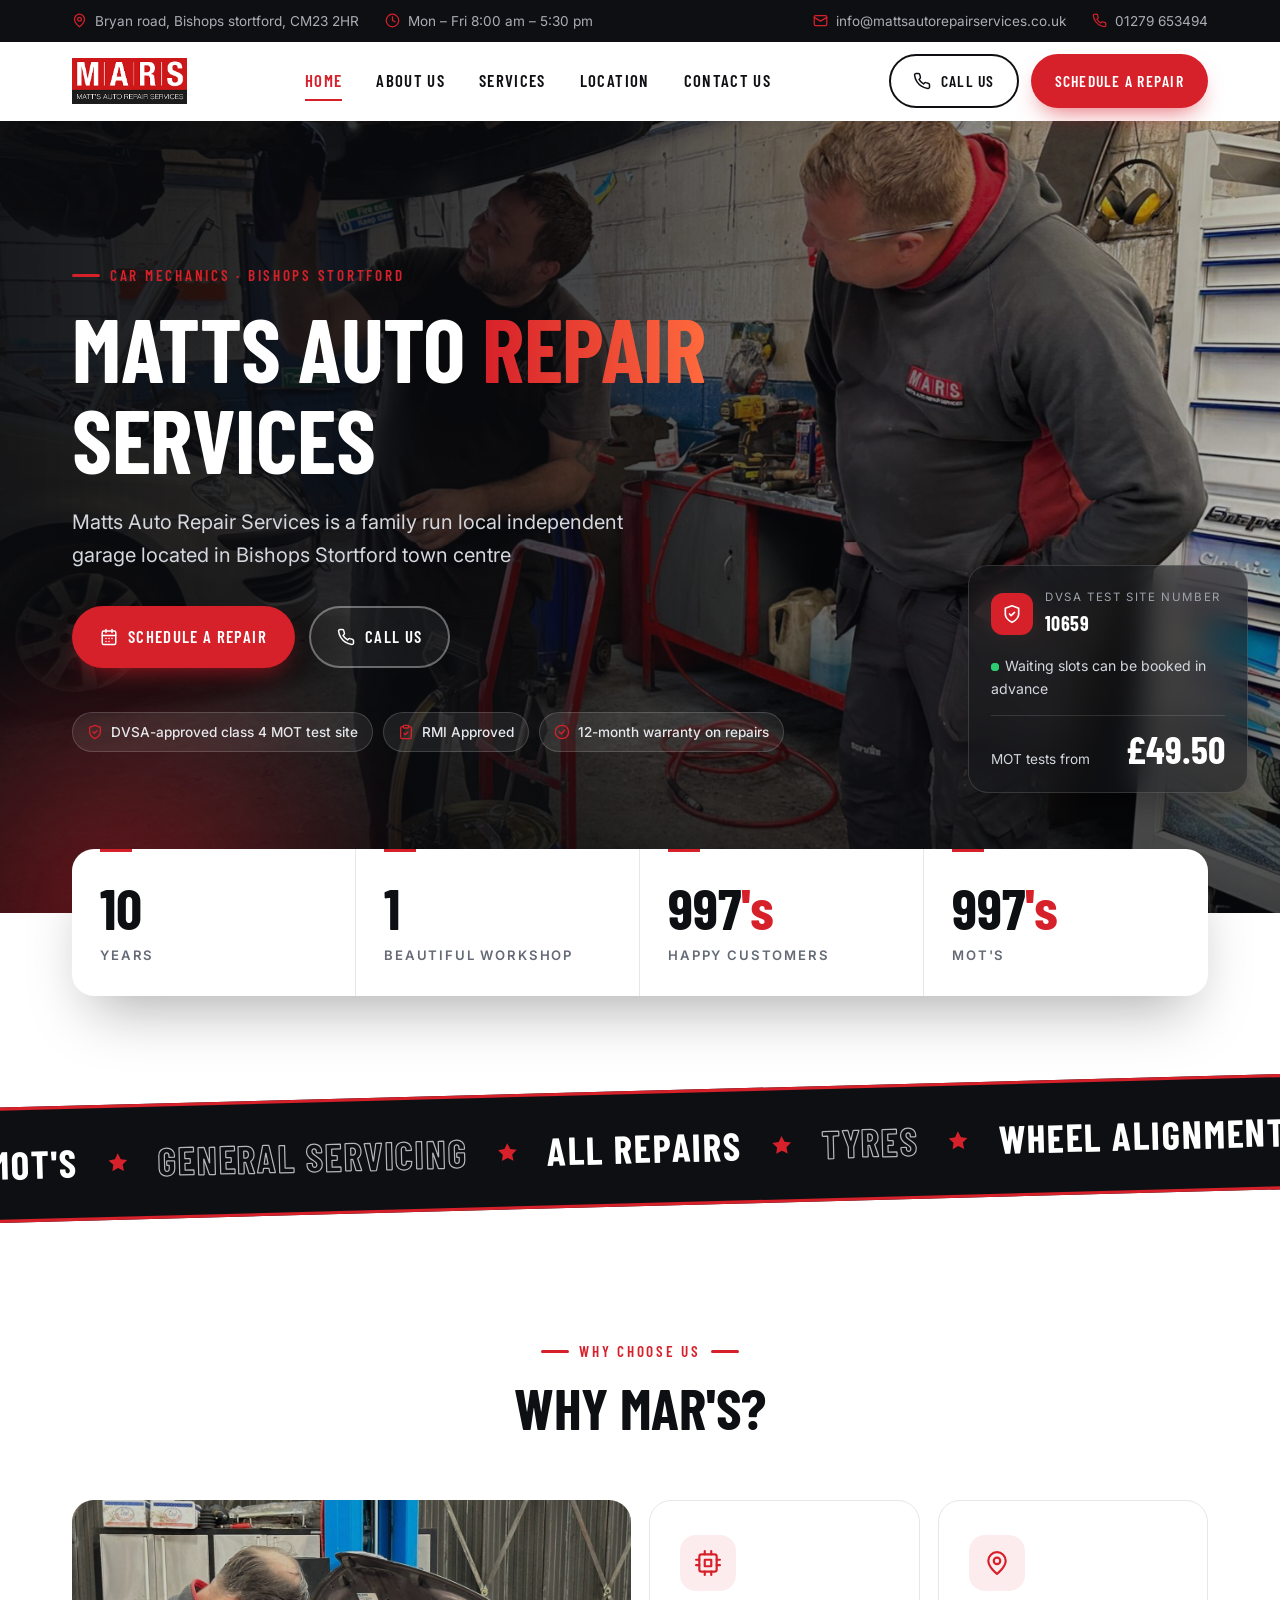
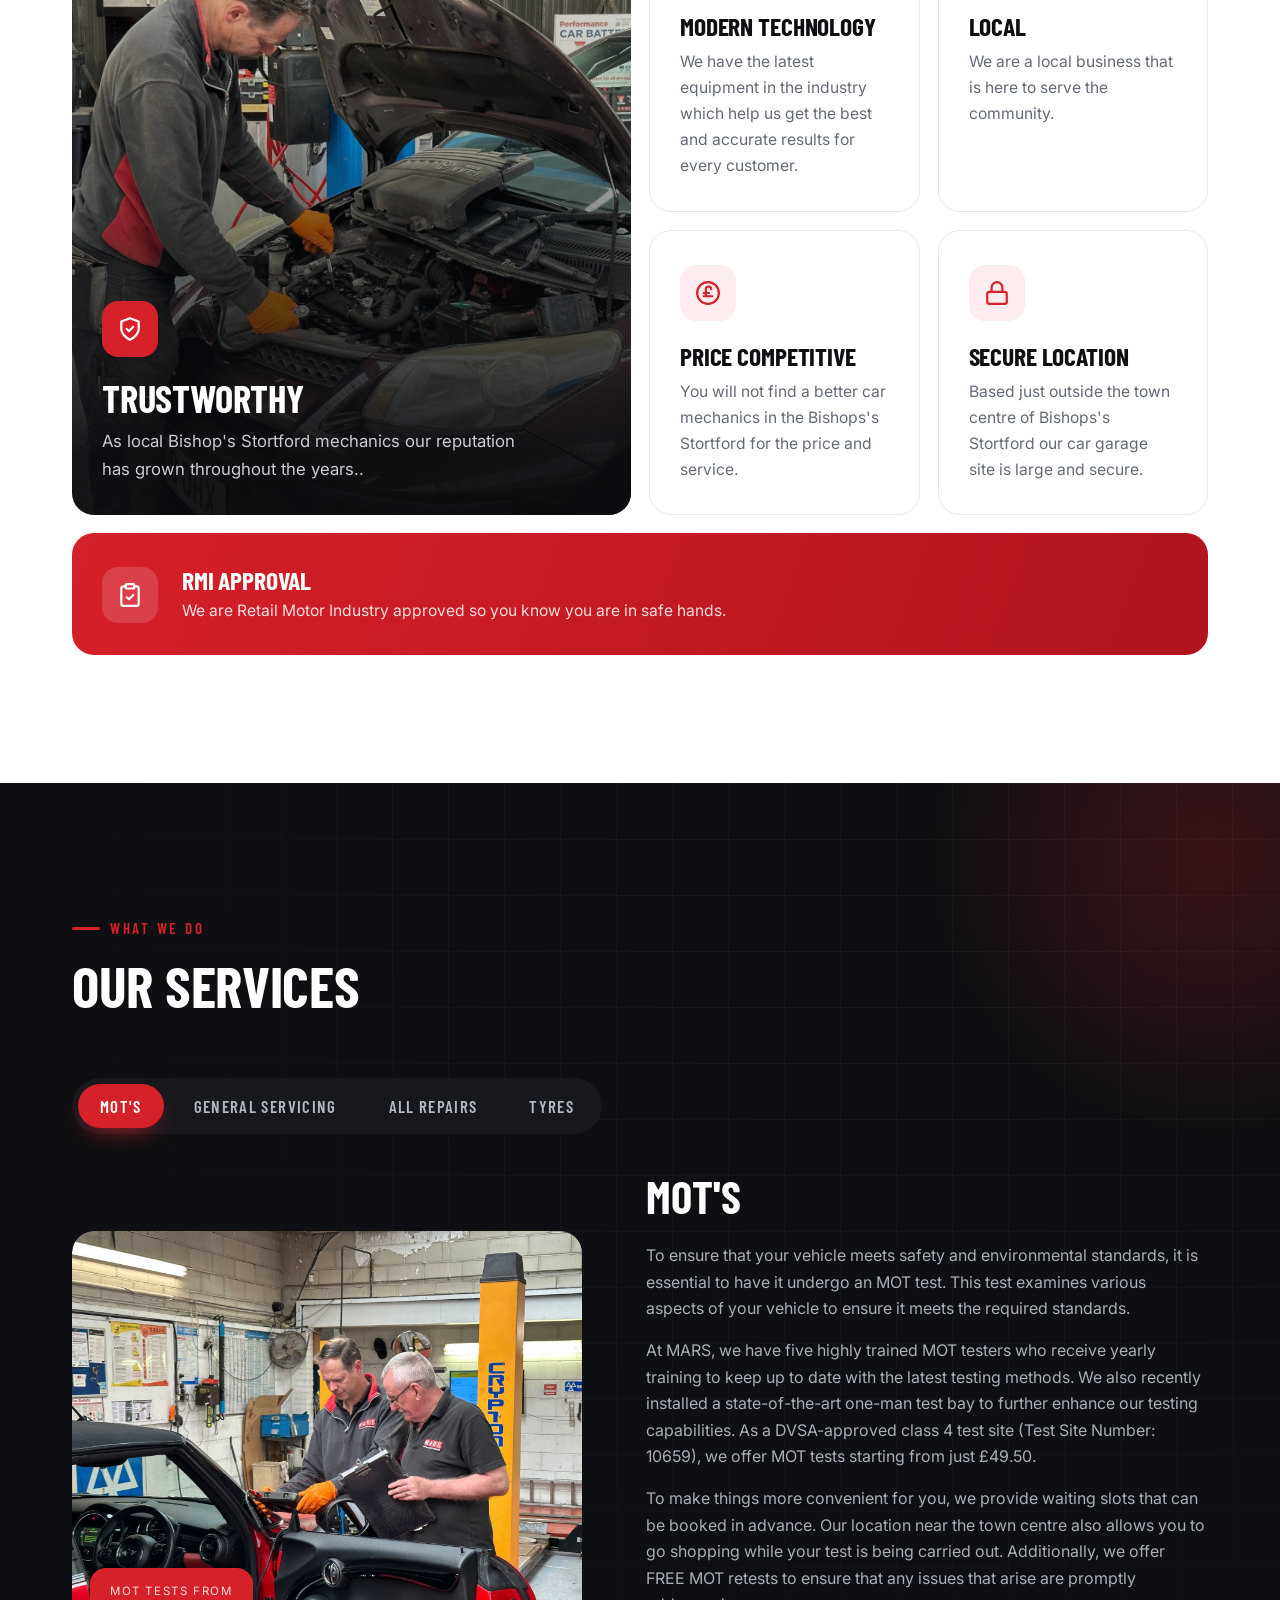
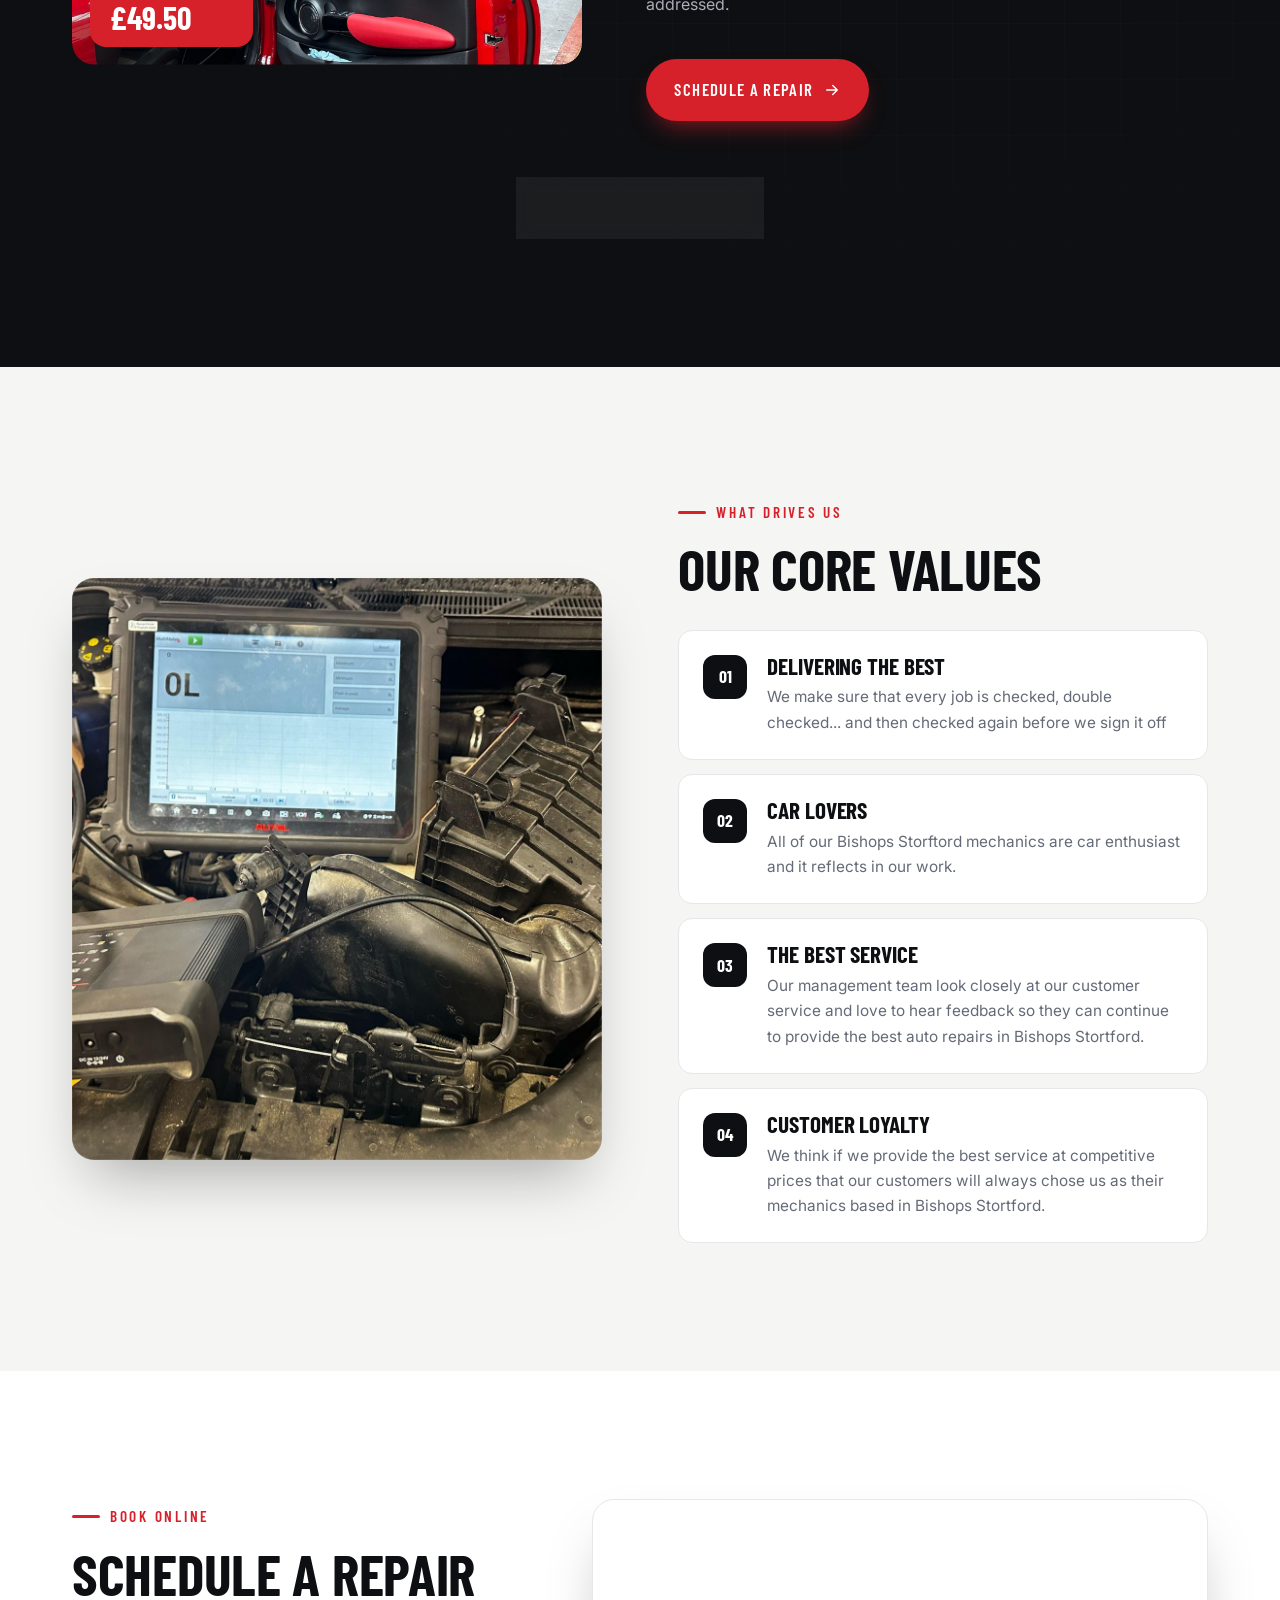
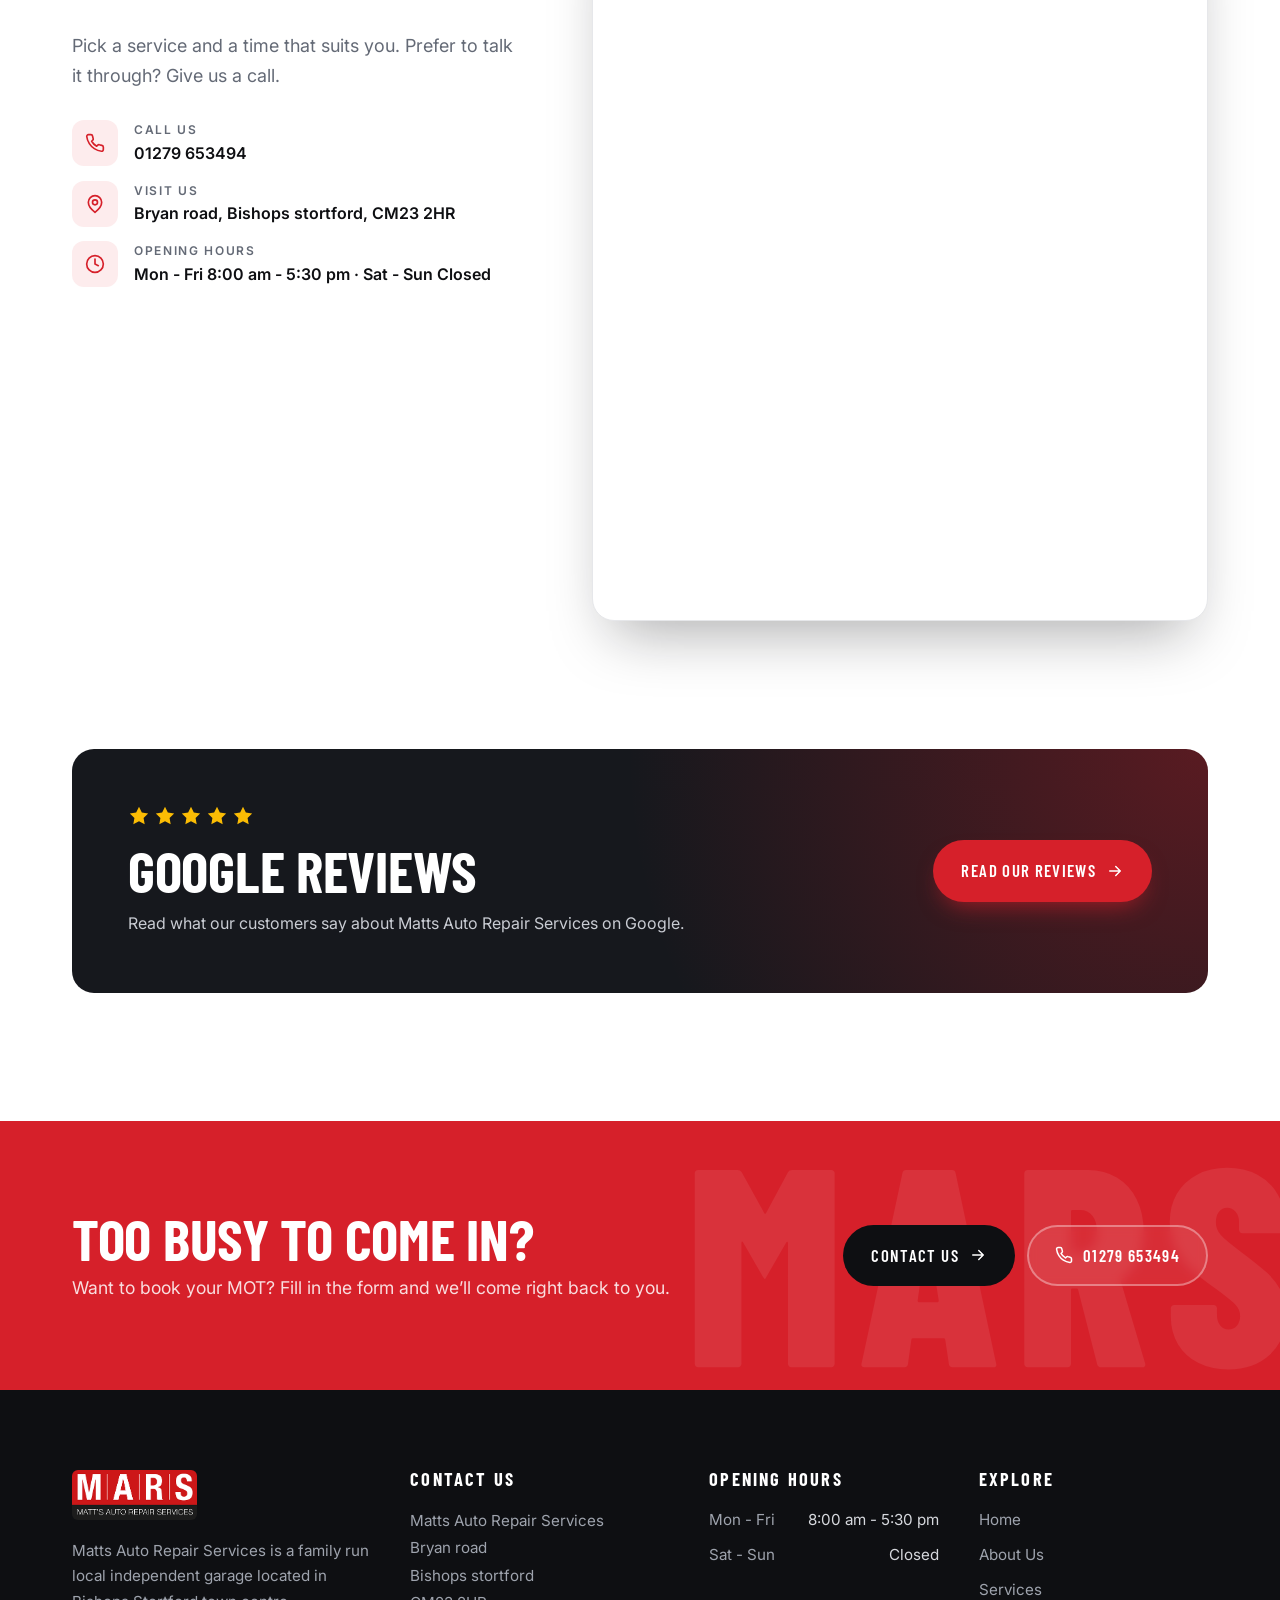
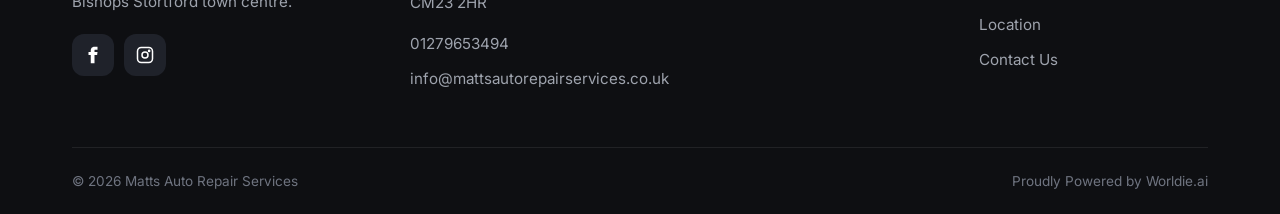
==== commit 3183b673: "Modernise design and add animations Hero intro sequence with parallax and floating MOT card, count-u" ====
--- a/index.html
+++ b/index.html
@@ -40,7 +40,7 @@
     </nav>
     <div class="header__cta">
       <a class="btn btn--outline" href="tel:01279653494"><svg viewBox="0 0 24 24" fill="none" stroke="currentColor" stroke-width="2" stroke-linecap="round" stroke-linejoin="round" aria-hidden="true"><path d="M22 16.9v3a2 2 0 0 1-2.2 2 19.8 19.8 0 0 1-8.6-3.1 19.5 19.5 0 0 1-6-6A19.8 19.8 0 0 1 2.1 4.2 2 2 0 0 1 4.1 2h3a2 2 0 0 1 2 1.7c.1 1 .4 1.9.7 2.8a2 2 0 0 1-.5 2.1L8 9.9a16 16 0 0 0 6 6l1.3-1.3a2 2 0 0 1 2.1-.4c.9.3 1.8.6 2.8.7a2 2 0 0 1 1.7 2z"/></svg> Call Us</a>
-      <a class="btn btn--primary" href="index.html#booking">Schedule a Repair</a>
+      <a class="btn btn--primary" href="index.html#booking" data-magnetic>Schedule a Repair</a>
       <button class="menu-toggle" aria-label="Open menu" aria-expanded="false"><span></span></button>
     </div>
   </div>
@@ -48,35 +48,47 @@
 
 <main>
 <section class="hero">
-  <div class="hero__bg"><img src="images/about-2.jpg" alt="MARS mechanics working on a car in the Bishops Stortford workshop" fetchpriority="high"></div>
+  <div class="hero__bg"><img src="images/about-2.jpg" alt="MARS mechanics working on a car in the Bishops Stortford workshop" fetchpriority="high" data-parallax="0.18"></div>
   <div class="container">
     <div class="hero__content">
-      <span class="eyebrow">Car Mechanics · Bishops Stortford</span>
-      <h1>Matts Auto <em>Repair</em> Services</h1>
-      <p class="hero__text">Matts Auto Repair Services is a family run local independent garage located in Bishops Stortford town centre</p>
-      <div class="hero__actions">
-        <a class="btn btn--primary" href="#booking"><svg viewBox="0 0 24 24" fill="none" stroke="currentColor" stroke-width="2" stroke-linecap="round" stroke-linejoin="round" aria-hidden="true"><rect x="3" y="4" width="18" height="18" rx="2"/><path d="M16 2v4M8 2v4M3 10h18M8 14h.01M12 14h.01M16 14h.01M8 18h.01M12 18h.01"/></svg> Schedule a Repair</a>
-        <a class="btn btn--ghost" href="tel:01279653494"><svg viewBox="0 0 24 24" fill="none" stroke="currentColor" stroke-width="2" stroke-linecap="round" stroke-linejoin="round" aria-hidden="true"><path d="M22 16.9v3a2 2 0 0 1-2.2 2 19.8 19.8 0 0 1-8.6-3.1 19.5 19.5 0 0 1-6-6A19.8 19.8 0 0 1 2.1 4.2 2 2 0 0 1 4.1 2h3a2 2 0 0 1 2 1.7c.1 1 .4 1.9.7 2.8a2 2 0 0 1-.5 2.1L8 9.9a16 16 0 0 0 6 6l1.3-1.3a2 2 0 0 1 2.1-.4c.9.3 1.8.6 2.8.7a2 2 0 0 1 1.7 2z"/></svg> Call Us</a>
-      </div>
-      <div class="hero__badges">
+      <span class="eyebrow intro" style="--i:0">Car Mechanics · Bishops Stortford</span>
+      <h1><span class="line" style="--i:0"><span>Matts Auto <em>Repair</em></span></span><span class="line" style="--i:1"><span>Services</span></span></h1>
+      <p class="hero__text intro" style="--i:2">Matts Auto Repair Services is a family run local independent garage located in Bishops Stortford town centre</p>
+      <div class="hero__actions intro" style="--i:3">
+        <a class="btn btn--primary" href="#booking" data-magnetic><svg viewBox="0 0 24 24" fill="none" stroke="currentColor" stroke-width="2" stroke-linecap="round" stroke-linejoin="round" aria-hidden="true"><rect x="3" y="4" width="18" height="18" rx="2"/><path d="M16 2v4M8 2v4M3 10h18M8 14h.01M12 14h.01M16 14h.01M8 18h.01M12 18h.01"/></svg> Schedule a Repair</a>
+        <a class="btn btn--ghost" href="tel:01279653494" data-magnetic><svg viewBox="0 0 24 24" fill="none" stroke="currentColor" stroke-width="2" stroke-linecap="round" stroke-linejoin="round" aria-hidden="true"><path d="M22 16.9v3a2 2 0 0 1-2.2 2 19.8 19.8 0 0 1-8.6-3.1 19.5 19.5 0 0 1-6-6A19.8 19.8 0 0 1 2.1 4.2 2 2 0 0 1 4.1 2h3a2 2 0 0 1 2 1.7c.1 1 .4 1.9.7 2.8a2 2 0 0 1-.5 2.1L8 9.9a16 16 0 0 0 6 6l1.3-1.3a2 2 0 0 1 2.1-.4c.9.3 1.8.6 2.8.7a2 2 0 0 1 1.7 2z"/></svg> Call Us</a>
+      </div>
+      <div class="hero__badges intro" style="--i:4">
         <span class="badge"><svg viewBox="0 0 24 24" fill="none" stroke="currentColor" stroke-width="2" stroke-linecap="round" stroke-linejoin="round" aria-hidden="true"><path d="M12 22s8-4 8-10V5l-8-3-8 3v7c0 6 8 10 8 10z"/><path d="m9 12 2 2 4-4"/></svg> DVSA-approved class 4 MOT test site</span>
         <span class="badge"><svg viewBox="0 0 24 24" fill="none" stroke="currentColor" stroke-width="2" stroke-linecap="round" stroke-linejoin="round" aria-hidden="true"><rect x="8" y="2" width="8" height="4" rx="1"/><path d="M16 4h2a2 2 0 0 1 2 2v14a2 2 0 0 1-2 2H6a2 2 0 0 1-2-2V6a2 2 0 0 1 2-2h2"/><path d="m9 14 2 2 4-4"/></svg> RMI Approved</span>
         <span class="badge"><svg viewBox="0 0 24 24" fill="none" stroke="currentColor" stroke-width="2" stroke-linecap="round" stroke-linejoin="round" aria-hidden="true"><circle cx="12" cy="12" r="10"/><path d="m8 12 3 3 5-6"/></svg> 12-month warranty on repairs</span>
       </div>
     </div>
   </div>
+  <aside class="hero__card" aria-label="MOT tests">
+    <div class="hero__card-top">
+      <span class="hero__card-icon"><svg viewBox="0 0 24 24" fill="none" stroke="currentColor" stroke-width="2" stroke-linecap="round" stroke-linejoin="round" aria-hidden="true"><path d="M12 22s8-4 8-10V5l-8-3-8 3v7c0 6 8 10 8 10z"/><path d="m9 12 2 2 4-4"/></svg></span>
+      <div><small>DVSA Test Site Number</small><strong>10659</strong></div>
+    </div>
+    <p style="font-size:.88rem;margin-bottom:14px"><span class="live-dot"></span>Waiting slots can be booked in advance</p>
+    <div class="hero__card-price"><span>MOT tests from</span><b>£49.50</b></div>
+  </aside>
 </section>
 
 <section class="stats" aria-label="Experience">
   <div class="container">
     <div class="stats__grid reveal">
-      <div class="stat"><div class="stat__num">10</div><div class="stat__label">Years</div></div>
-      <div class="stat"><div class="stat__num">1</div><div class="stat__label">Beautiful workshop</div></div>
-      <div class="stat"><div class="stat__num">1000<span>'s</span></div><div class="stat__label">Happy Customers</div></div>
-      <div class="stat"><div class="stat__num">1000<span>'s</span></div><div class="stat__label">MOT's</div></div>
-    </div>
-  </div>
-</section>
+      <div class="stat"><div class="stat__num" data-count="10">10</div><div class="stat__label">Years</div></div>
+      <div class="stat"><div class="stat__num" data-count="1">1</div><div class="stat__label">Beautiful workshop</div></div>
+      <div class="stat"><div class="stat__num" data-count="1000">1000<span>'s</span></div><div class="stat__label">Happy Customers</div></div>
+      <div class="stat"><div class="stat__num" data-count="1000">1000<span>'s</span></div><div class="stat__label">MOT's</div></div>
+    </div>
+  </div>
+</section>
+
+<div class="marquee" aria-hidden="true">
+  <div class="marquee__track"><span class="marquee__item">MOT's <svg viewBox="0 0 24 24" fill="none" stroke="currentColor" stroke-width="2" stroke-linecap="round" stroke-linejoin="round" aria-hidden="true"><path fill="currentColor" stroke="none" d="m12 2 3.1 6.3 6.9 1-5 4.9 1.2 6.8L12 17.8 5.8 21l1.2-6.8-5-4.9 6.9-1z"/></svg></span><span class="marquee__item">General Servicing <svg viewBox="0 0 24 24" fill="none" stroke="currentColor" stroke-width="2" stroke-linecap="round" stroke-linejoin="round" aria-hidden="true"><path fill="currentColor" stroke="none" d="m12 2 3.1 6.3 6.9 1-5 4.9 1.2 6.8L12 17.8 5.8 21l1.2-6.8-5-4.9 6.9-1z"/></svg></span><span class="marquee__item">All Repairs <svg viewBox="0 0 24 24" fill="none" stroke="currentColor" stroke-width="2" stroke-linecap="round" stroke-linejoin="round" aria-hidden="true"><path fill="currentColor" stroke="none" d="m12 2 3.1 6.3 6.9 1-5 4.9 1.2 6.8L12 17.8 5.8 21l1.2-6.8-5-4.9 6.9-1z"/></svg></span><span class="marquee__item">Tyres <svg viewBox="0 0 24 24" fill="none" stroke="currentColor" stroke-width="2" stroke-linecap="round" stroke-linejoin="round" aria-hidden="true"><path fill="currentColor" stroke="none" d="m12 2 3.1 6.3 6.9 1-5 4.9 1.2 6.8L12 17.8 5.8 21l1.2-6.8-5-4.9 6.9-1z"/></svg></span><span class="marquee__item">Wheel Alignment <svg viewBox="0 0 24 24" fill="none" stroke="currentColor" stroke-width="2" stroke-linecap="round" stroke-linejoin="round" aria-hidden="true"><path fill="currentColor" stroke="none" d="m12 2 3.1 6.3 6.9 1-5 4.9 1.2 6.8L12 17.8 5.8 21l1.2-6.8-5-4.9 6.9-1z"/></svg></span><span class="marquee__item">Air Conditioning <svg viewBox="0 0 24 24" fill="none" stroke="currentColor" stroke-width="2" stroke-linecap="round" stroke-linejoin="round" aria-hidden="true"><path fill="currentColor" stroke="none" d="m12 2 3.1 6.3 6.9 1-5 4.9 1.2 6.8L12 17.8 5.8 21l1.2-6.8-5-4.9 6.9-1z"/></svg></span><span class="marquee__item">Diagnostics <svg viewBox="0 0 24 24" fill="none" stroke="currentColor" stroke-width="2" stroke-linecap="round" stroke-linejoin="round" aria-hidden="true"><path fill="currentColor" stroke="none" d="m12 2 3.1 6.3 6.9 1-5 4.9 1.2 6.8L12 17.8 5.8 21l1.2-6.8-5-4.9 6.9-1z"/></svg></span><span class="marquee__item">Recovery <svg viewBox="0 0 24 24" fill="none" stroke="currentColor" stroke-width="2" stroke-linecap="round" stroke-linejoin="round" aria-hidden="true"><path fill="currentColor" stroke="none" d="m12 2 3.1 6.3 6.9 1-5 4.9 1.2 6.8L12 17.8 5.8 21l1.2-6.8-5-4.9 6.9-1z"/></svg></span><span class="marquee__item">MOT's <svg viewBox="0 0 24 24" fill="none" stroke="currentColor" stroke-width="2" stroke-linecap="round" stroke-linejoin="round" aria-hidden="true"><path fill="currentColor" stroke="none" d="m12 2 3.1 6.3 6.9 1-5 4.9 1.2 6.8L12 17.8 5.8 21l1.2-6.8-5-4.9 6.9-1z"/></svg></span><span class="marquee__item">General Servicing <svg viewBox="0 0 24 24" fill="none" stroke="currentColor" stroke-width="2" stroke-linecap="round" stroke-linejoin="round" aria-hidden="true"><path fill="currentColor" stroke="none" d="m12 2 3.1 6.3 6.9 1-5 4.9 1.2 6.8L12 17.8 5.8 21l1.2-6.8-5-4.9 6.9-1z"/></svg></span><span class="marquee__item">All Repairs <svg viewBox="0 0 24 24" fill="none" stroke="currentColor" stroke-width="2" stroke-linecap="round" stroke-linejoin="round" aria-hidden="true"><path fill="currentColor" stroke="none" d="m12 2 3.1 6.3 6.9 1-5 4.9 1.2 6.8L12 17.8 5.8 21l1.2-6.8-5-4.9 6.9-1z"/></svg></span><span class="marquee__item">Tyres <svg viewBox="0 0 24 24" fill="none" stroke="currentColor" stroke-width="2" stroke-linecap="round" stroke-linejoin="round" aria-hidden="true"><path fill="currentColor" stroke="none" d="m12 2 3.1 6.3 6.9 1-5 4.9 1.2 6.8L12 17.8 5.8 21l1.2-6.8-5-4.9 6.9-1z"/></svg></span><span class="marquee__item">Wheel Alignment <svg viewBox="0 0 24 24" fill="none" stroke="currentColor" stroke-width="2" stroke-linecap="round" stroke-linejoin="round" aria-hidden="true"><path fill="currentColor" stroke="none" d="m12 2 3.1 6.3 6.9 1-5 4.9 1.2 6.8L12 17.8 5.8 21l1.2-6.8-5-4.9 6.9-1z"/></svg></span><span class="marquee__item">Air Conditioning <svg viewBox="0 0 24 24" fill="none" stroke="currentColor" stroke-width="2" stroke-linecap="round" stroke-linejoin="round" aria-hidden="true"><path fill="currentColor" stroke="none" d="m12 2 3.1 6.3 6.9 1-5 4.9 1.2 6.8L12 17.8 5.8 21l1.2-6.8-5-4.9 6.9-1z"/></svg></span><span class="marquee__item">Diagnostics <svg viewBox="0 0 24 24" fill="none" stroke="currentColor" stroke-width="2" stroke-linecap="round" stroke-linejoin="round" aria-hidden="true"><path fill="currentColor" stroke="none" d="m12 2 3.1 6.3 6.9 1-5 4.9 1.2 6.8L12 17.8 5.8 21l1.2-6.8-5-4.9 6.9-1z"/></svg></span><span class="marquee__item">Recovery <svg viewBox="0 0 24 24" fill="none" stroke="currentColor" stroke-width="2" stroke-linecap="round" stroke-linejoin="round" aria-hidden="true"><path fill="currentColor" stroke="none" d="m12 2 3.1 6.3 6.9 1-5 4.9 1.2 6.8L12 17.8 5.8 21l1.2-6.8-5-4.9 6.9-1z"/></svg></span></div>
+</div>
 
 <section class="section" id="why">
   <div class="container">
@@ -84,36 +96,37 @@
       <span class="eyebrow">Why choose us</span>
       <h2>Why MAR's?</h2>
     </div>
-    <div class="features">
-      <article class="feature reveal">
+    <div class="features" data-stagger>
+      <article class="feature spotlight reveal feature--hero">
+        <div class="feature__bg"><img src="images/about-1.jpg" alt="" loading="lazy"></div>
         <div class="feature__icon"><svg viewBox="0 0 24 24" fill="none" stroke="currentColor" stroke-width="2" stroke-linecap="round" stroke-linejoin="round" aria-hidden="true"><path d="M12 22s8-4 8-10V5l-8-3-8 3v7c0 6 8 10 8 10z"/><path d="m9 12 2 2 4-4"/></svg></div>
-        <h3>Trustworthy</h3>
-        <p>As local Bishop's Stortford mechanics our reputation has grown throughout the years..</p>
-      </article>
-      <article class="feature reveal">
+        <div><h3>Trustworthy</h3>
+        <p>As local Bishop's Stortford mechanics our reputation has grown throughout the years..</p></div>
+      </article>
+      <article class="feature spotlight reveal">
         <div class="feature__icon"><svg viewBox="0 0 24 24" fill="none" stroke="currentColor" stroke-width="2" stroke-linecap="round" stroke-linejoin="round" aria-hidden="true"><rect x="4" y="4" width="16" height="16" rx="2"/><rect x="9" y="9" width="6" height="6"/><path d="M9 1v3M15 1v3M9 20v3M15 20v3M20 9h3M20 14h3M1 9h3M1 14h3"/></svg></div>
-        <h3>Modern Technology</h3>
-        <p>We have the latest equipment in the industry which help us get the best and accurate results for every customer.</p>
-      </article>
-      <article class="feature reveal">
+        <div><h3>Modern Technology</h3>
+        <p>We have the latest equipment in the industry which help us get the best and accurate results for every customer.</p></div>
+      </article>
+      <article class="feature spotlight reveal">
         <div class="feature__icon"><svg viewBox="0 0 24 24" fill="none" stroke="currentColor" stroke-width="2" stroke-linecap="round" stroke-linejoin="round" aria-hidden="true"><path d="M20 10c0 6-8 12-8 12S4 16 4 10a8 8 0 0 1 16 0z"/><circle cx="12" cy="10" r="3"/></svg></div>
-        <h3>Local</h3>
-        <p>We are a local business that is here to serve the community.</p>
-      </article>
-      <article class="feature reveal">
+        <div><h3>Local</h3>
+        <p>We are a local business that is here to serve the community.</p></div>
+      </article>
+      <article class="feature spotlight reveal">
         <div class="feature__icon"><svg viewBox="0 0 24 24" fill="none" stroke="currentColor" stroke-width="2" stroke-linecap="round" stroke-linejoin="round" aria-hidden="true"><circle cx="12" cy="12" r="10"/><path d="M15 8.5a2.5 2.5 0 0 0-5 0V15m-2 0h8m-8-3h5"/></svg></div>
-        <h3>Price Competitive</h3>
-        <p>You will not find a better car mechanics in the Bishops's Stortford for the price and service.</p>
-      </article>
-      <article class="feature reveal">
+        <div><h3>Price Competitive</h3>
+        <p>You will not find a better car mechanics in the Bishops's Stortford for the price and service.</p></div>
+      </article>
+      <article class="feature spotlight reveal">
         <div class="feature__icon"><svg viewBox="0 0 24 24" fill="none" stroke="currentColor" stroke-width="2" stroke-linecap="round" stroke-linejoin="round" aria-hidden="true"><rect x="3" y="11" width="18" height="11" rx="2"/><path d="M7 11V7a5 5 0 0 1 10 0v4"/></svg></div>
-        <h3>Secure Location</h3>
-        <p>Based just outside the town centre of Bishops's Stortford our car garage site is large and secure.</p>
-      </article>
-      <article class="feature reveal">
+        <div><h3>Secure Location</h3>
+        <p>Based just outside the town centre of Bishops's Stortford our car garage site is large and secure.</p></div>
+      </article>
+      <article class="feature spotlight reveal feature--wide">
         <div class="feature__icon"><svg viewBox="0 0 24 24" fill="none" stroke="currentColor" stroke-width="2" stroke-linecap="round" stroke-linejoin="round" aria-hidden="true"><rect x="8" y="2" width="8" height="4" rx="1"/><path d="M16 4h2a2 2 0 0 1 2 2v14a2 2 0 0 1-2 2H6a2 2 0 0 1-2-2V6a2 2 0 0 1 2-2h2"/><path d="m9 14 2 2 4-4"/></svg></div>
-        <h3>RMI Approval</h3>
-        <p>We are Retail Motor Industry approved so you know you are in safe hands.</p>
+        <div><h3>RMI Approval</h3>
+        <p>We are Retail Motor Industry approved so you know you are in safe hands.</p></div>
       </article>
     </div>
   </div>
@@ -185,28 +198,28 @@
 
 <section class="section section--alt">
   <div class="container values">
-    <div class="values__media reveal">
-      <img src="images/home-4.jpg" alt="Diagnostic equipment connected to an engine" loading="lazy">
+    <div class="values__media reveal-img">
+      <img src="images/home-4.jpg" alt="Diagnostic equipment connected to an engine" loading="lazy" data-parallax="0.06">
     </div>
     <div>
       <div class="section-head reveal" style="margin-bottom:32px">
         <span class="eyebrow">What drives us</span>
         <h2>Our Core Values</h2>
       </div>
-      <div class="values__list">
-        <article class="value reveal">
+      <div class="values__list" data-stagger>
+        <article class="value spotlight reveal">
           <span class="value__num">01</span>
           <div><h3>Delivering the Best</h3><p>We make sure that every job is checked, double checked... and then checked again before we sign it off</p></div>
         </article>
-        <article class="value reveal">
+        <article class="value spotlight reveal">
           <span class="value__num">02</span>
           <div><h3>Car Lovers</h3><p>All of our Bishops Storftord mechanics are car enthusiast and it reflects in our work.</p></div>
         </article>
-        <article class="value reveal">
+        <article class="value spotlight reveal">
           <span class="value__num">03</span>
           <div><h3>The Best Service</h3><p>Our management team look closely at our customer service and love to hear feedback so they can continue to provide the best auto repairs in Bishops Stortford.</p></div>
         </article>
-        <article class="value reveal">
+        <article class="value spotlight reveal">
           <span class="value__num">04</span>
           <div><h3>Customer Loyalty</h3><p>We think if we provide the best service at competitive prices that our customers will always chose us as their mechanics based in Bishops Stortford.</p></div>
         </article>
@@ -248,13 +261,13 @@
 
 <section class="cta-band">
   <div class="container">
-    <div>
+    <div class="reveal">
       <h2>Too busy to come in?</h2>
       <p>Want to book your MOT? Fill in the form and we’ll come right back to you.</p>
     </div>
-    <div class="cta-band__actions">
-      <a class="btn btn--dark" href="contact.html">Contact Us <svg viewBox="0 0 24 24" fill="none" stroke="currentColor" stroke-width="2" stroke-linecap="round" stroke-linejoin="round" aria-hidden="true"><path d="M5 12h14M13 6l6 6-6 6"/></svg></a>
-      <a class="btn btn--ghost" href="tel:01279653494"><svg viewBox="0 0 24 24" fill="none" stroke="currentColor" stroke-width="2" stroke-linecap="round" stroke-linejoin="round" aria-hidden="true"><path d="M22 16.9v3a2 2 0 0 1-2.2 2 19.8 19.8 0 0 1-8.6-3.1 19.5 19.5 0 0 1-6-6A19.8 19.8 0 0 1 2.1 4.2 2 2 0 0 1 4.1 2h3a2 2 0 0 1 2 1.7c.1 1 .4 1.9.7 2.8a2 2 0 0 1-.5 2.1L8 9.9a16 16 0 0 0 6 6l1.3-1.3a2 2 0 0 1 2.1-.4c.9.3 1.8.6 2.8.7a2 2 0 0 1 1.7 2z"/></svg> 01279 653494</a>
+    <div class="cta-band__actions reveal">
+      <a class="btn btn--dark" href="contact.html" data-magnetic>Contact Us <svg viewBox="0 0 24 24" fill="none" stroke="currentColor" stroke-width="2" stroke-linecap="round" stroke-linejoin="round" aria-hidden="true"><path d="M5 12h14M13 6l6 6-6 6"/></svg></a>
+      <a class="btn btn--ghost" href="tel:01279653494" data-magnetic><svg viewBox="0 0 24 24" fill="none" stroke="currentColor" stroke-width="2" stroke-linecap="round" stroke-linejoin="round" aria-hidden="true"><path d="M22 16.9v3a2 2 0 0 1-2.2 2 19.8 19.8 0 0 1-8.6-3.1 19.5 19.5 0 0 1-6-6A19.8 19.8 0 0 1 2.1 4.2 2 2 0 0 1 4.1 2h3a2 2 0 0 1 2 1.7c.1 1 .4 1.9.7 2.8a2 2 0 0 1-.5 2.1L8 9.9a16 16 0 0 0 6 6l1.3-1.3a2 2 0 0 1 2.1-.4c.9.3 1.8.6 2.8.7a2 2 0 0 1 1.7 2z"/></svg> 01279 653494</a>
     </div>
   </div>
 </section>
--- a/css/styles.css
+++ b/css/styles.css
@@ -375,8 +375,8 @@
 
 .features {
   display: grid;
-  grid-template-columns: repeat(3, 1fr);
-  gap: 20px;
+  grid-template-columns: repeat(4, 1fr);
+  gap: 18px;
 }
 .feature {
   position: relative;
@@ -658,6 +658,7 @@
   border-bottom: 1px solid var(--line);
 }
 .service-nav .container {
+  position: relative;
   display: flex;
   gap: 6px;
   overflow-x: auto;
@@ -928,11 +929,395 @@
 
 /* Reveal ----------------------------------------------------------------- */
 
-.reveal { opacity: 0; transform: translateY(24px); transition: opacity .7s ease, transform .7s ease; }
+:root { --ease-out: cubic-bezier(.16, 1, .3, 1); }
+
+.reveal {
+  opacity: 0;
+  transform: translateY(36px);
+  transition: opacity .9s var(--ease-out), transform .9s var(--ease-out);
+  transition-delay: calc(var(--d, 0) * 90ms);
+}
 .reveal.is-visible { opacity: 1; transform: none; }
+
+/* Image wipe: the photo unclips top-down while settling from a slight zoom.
+   The clip sits on the child so the observed frame stays measurable. */
+.reveal-img > * {
+  clip-path: inset(0 0 100% 0);
+  scale: 1.18;
+  transition: clip-path 1.2s var(--ease-out), scale 1.6s var(--ease-out);
+  transition-delay: calc(var(--d, 0) * 90ms);
+}
+.reveal-img.is-visible > * { clip-path: inset(0 0 0 0); scale: 1; }
+
+/* ==========================================================================
+   Motion & modern details
+   ========================================================================== */
+
+/* Scroll progress */
+.progress {
+  position: fixed;
+  top: 0; left: 0;
+  z-index: 100;
+  height: 3px;
+  width: 100%;
+  background: linear-gradient(90deg, var(--red), #ff5a3c);
+  transform-origin: left;
+  transform: scaleX(0);
+  pointer-events: none;
+}
+
+/* Header hides on scroll down, returns on scroll up */
+.header { transition: border-color .2s, box-shadow .2s, transform .45s var(--ease-out); }
+.header.is-hidden { transform: translateY(-100%); }
+.menu-open .header.is-hidden { transform: none; }
+
+/* Button shine */
+.btn { position: relative; overflow: hidden; isolation: isolate; }
+.btn::before {
+  content: "";
+  position: absolute;
+  top: 0; bottom: 0;
+  left: -75%;
+  width: 50%;
+  z-index: -1;
+  background: linear-gradient(100deg, transparent, rgba(255,255,255,.35), transparent);
+  transform: skewX(-20deg);
+  transition: left .7s var(--ease-out);
+  pointer-events: none;
+}
+.btn:hover::before { left: 130%; }
+.btn svg { transition: transform .3s var(--ease-out); }
+.btn:hover svg:last-child:not(:first-child) { transform: translateX(4px); }
+[data-magnetic] { transition: transform .35s var(--ease-out), background .2s, color .2s, border-color .2s, box-shadow .2s; }
+
+/* Hero intro */
+.hero__bg img { animation: none; transform: scale(1.1); will-change: transform; }
+.hero__bg { top: -20%; bottom: -20%; animation: heroIn 1.8s var(--ease-out) both; }
+@keyframes heroIn { from { opacity: 0; filter: blur(8px); } to { opacity: 1; filter: none; } }
+
+.hero::after {
+  content: "";
+  position: absolute;
+  width: 640px; height: 640px;
+  left: -200px; bottom: -320px;
+  z-index: -1;
+  border-radius: 50%;
+  background: radial-gradient(circle, rgba(214,32,42,.45), transparent 65%);
+  filter: blur(20px);
+  animation: glow 8s ease-in-out infinite alternate;
+  pointer-events: none;
+}
+@keyframes glow { from { transform: translate(0, 0) scale(1); opacity: .7; } to { transform: translate(120px, -60px) scale(1.15); opacity: 1; } }
+
+.line { display: block; overflow: hidden; padding-bottom: .06em; margin-bottom: -.06em; }
+.line > span {
+  display: inline-block;
+  transform: translateY(110%);
+  animation: lineUp 1.1s var(--ease-out) forwards;
+  animation-delay: calc(.25s + var(--i, 0) * .12s);
+}
+@keyframes lineUp { to { transform: none; } }
+
+.intro { opacity: 0; animation: introUp 1s var(--ease-out) forwards; animation-delay: calc(.5s + var(--i, 0) * .1s); }
+@keyframes introUp { from { opacity: 0; transform: translateY(24px); } to { opacity: 1; transform: none; } }
+
+.hero h1 em {
+  background: linear-gradient(90deg, var(--red), #ff6a3d, var(--red));
+  background-size: 200% 100%;
+  -webkit-background-clip: text;
+  background-clip: text;
+  color: transparent;
+  animation: sheen 6s linear infinite;
+}
+@keyframes sheen { to { background-position: -200% 0; } }
+
+.hero__card {
+  position: absolute;
+  right: var(--gutter);
+  bottom: 120px;
+  width: 280px;
+  padding: 22px;
+  border-radius: 20px;
+  background: rgba(20, 22, 27, .55);
+  border: 1px solid rgba(255,255,255,.14);
+  backdrop-filter: blur(16px);
+  -webkit-backdrop-filter: blur(16px);
+  box-shadow: 0 30px 60px -20px rgba(0,0,0,.6);
+  color: #d4d7dd;
+  animation: introUp 1s var(--ease-out) 1.1s both, float 6s ease-in-out 2.1s infinite;
+}
+@keyframes float { 50% { transform: translateY(-10px); } }
+.hero__card-top { display: flex; align-items: center; gap: 12px; margin-bottom: 14px; }
+.hero__card-icon {
+  width: 42px; height: 42px;
+  border-radius: 12px;
+  display: grid;
+  place-items: center;
+  background: var(--red);
+  color: var(--white);
+}
+.hero__card-icon svg { width: 20px; height: 20px; }
+.hero__card small { display: block; font-size: .72rem; letter-spacing: .14em; text-transform: uppercase; color: #9ea3ad; }
+.hero__card strong { font-family: var(--font-display); font-size: 1.25rem; color: var(--white); letter-spacing: .02em; }
+.hero__card-price { display: flex; align-items: baseline; justify-content: space-between; padding-top: 14px; border-top: 1px solid rgba(255,255,255,.12); }
+.hero__card-price b { font-family: var(--font-display); font-size: 2.4rem; line-height: 1; color: var(--white); }
+.hero__card-price span { font-size: .85rem; }
+.live-dot { position: relative; width: 8px; height: 8px; border-radius: 50%; background: #2ecc71; display: inline-block; margin-right: 6px; }
+.live-dot::after { content: ""; position: absolute; inset: 0; border-radius: 50%; background: inherit; animation: ping 1.8s ease-out infinite; }
+@keyframes ping { to { transform: scale(3); opacity: 0; } }
+
+
+/* Page hero intro */
+.page-hero__bg img { animation: pageZoom 14s ease-out both; }
+@keyframes pageZoom { from { transform: scale(1.15); } to { transform: scale(1); } }
+.page-hero::after {
+  content: "";
+  position: absolute;
+  right: -160px; top: -200px;
+  width: 520px; height: 520px;
+  z-index: -1;
+  border-radius: 50%;
+  background: radial-gradient(circle, rgba(214,32,42,.35), transparent 65%);
+  animation: glow 9s ease-in-out infinite alternate;
+  pointer-events: none;
+}
+
+/* Keeps the tilted marquee from widening the page (clip, unlike hidden, leaves sticky intact) */
+main { overflow-x: clip; }
+
+/* Marquee */
+.marquee {
+  overflow: hidden;
+  background: var(--ink);
+  color: var(--white);
+  padding: 22px 0;
+  margin-top: clamp(64px, 8vw, 96px);
+  transform: rotate(-1.5deg) scale(1.02);
+  border-top: 3px solid var(--red);
+  border-bottom: 3px solid var(--red);
+}
+.marquee__track {
+  display: flex;
+  width: max-content;
+  animation: marquee 32s linear infinite;
+}
+.marquee:hover .marquee__track { animation-play-state: paused; }
+.marquee__item {
+  display: inline-flex;
+  align-items: center;
+  gap: 28px;
+  padding-right: 28px;
+  font-family: var(--font-display);
+  font-weight: 700;
+  font-size: clamp(1.6rem, 3vw, 2.4rem);
+  letter-spacing: .04em;
+  text-transform: uppercase;
+  white-space: nowrap;
+}
+.marquee__item:nth-child(even) { color: transparent; -webkit-text-stroke: 1.2px rgba(255,255,255,.7); }
+.marquee__item svg { width: 22px; height: 22px; color: var(--red); }
+@keyframes marquee { to { transform: translateX(-50%); } }
+
+/* Bento features */
+.feature { display: flex; flex-direction: column; }
+.feature--hero {
+  grid-column: span 2;
+  grid-row: span 2;
+  justify-content: flex-end;
+  min-height: 420px;
+  color: #d4d7dd;
+  border: 0;
+  isolation: isolate;
+}
+.feature--hero .feature__bg { position: absolute; inset: 0; z-index: -2; }
+.feature--hero .feature__bg img { width: 100%; height: 100%; object-fit: cover; transition: transform 1.2s var(--ease-out); }
+.feature--hero:hover .feature__bg img { transform: scale(1.06); }
+.feature--hero::before {
+  content: "";
+  position: absolute;
+  inset: 0;
+  z-index: -1;
+  background: linear-gradient(0deg, rgba(10,11,14,.95) 10%, rgba(10,11,14,.2) 70%);
+}
+.feature--hero h3 { color: var(--white); font-size: 2.4rem; }
+.feature--hero p { color: #c9ccd3; font-size: 1.05rem; max-width: 420px; }
+.feature--hero .feature__icon { background: var(--red); color: var(--white); }
+.feature--wide {
+  grid-column: span 4;
+  flex-direction: row;
+  align-items: center;
+  gap: 24px;
+  background: linear-gradient(110deg, var(--red) 0%, var(--red-dark) 100%);
+  color: rgba(255,255,255,.9);
+  border: 0;
+}
+.feature--wide h3 { color: var(--white); margin: 0 0 4px; }
+.feature--wide p { color: rgba(255,255,255,.85); }
+.feature--wide .feature__icon { background: rgba(255,255,255,.15); color: var(--white); margin: 0; flex: none; }
+.feature--wide:hover .feature__icon { background: var(--white); color: var(--red); }
+.feature--wide::after { background: var(--white); }
+
+/* Cursor spotlight on cards */
+.spotlight { --mx: 50%; --my: 50%; }
+.spotlight > .glow {
+  position: absolute;
+  inset: 0;
+  z-index: 0;
+  pointer-events: none;
+  opacity: 0;
+  transition: opacity .4s;
+  background: radial-gradient(360px circle at var(--mx) var(--my), rgba(214,32,42,.12), transparent 60%);
+}
+.feature--hero > .glow, .feature--wide > .glow { background: radial-gradient(360px circle at var(--mx) var(--my), rgba(255,255,255,.14), transparent 60%); }
+.spotlight:hover > .glow { opacity: 1; }
+.spotlight > *:not(.glow):not(.feature__bg) { position: relative; z-index: 1; }
+
+/* Dark section texture */
+.section--dark { position: relative; overflow: hidden; isolation: isolate; }
+.section--dark::before {
+  content: "";
+  position: absolute;
+  inset: 0;
+  z-index: -1;
+  background-image:
+    linear-gradient(rgba(255,255,255,.035) 1px, transparent 1px),
+    linear-gradient(90deg, rgba(255,255,255,.035) 1px, transparent 1px);
+  background-size: 56px 56px;
+  mask-image: radial-gradient(ellipse at 70% 0%, #000 20%, transparent 75%);
+  -webkit-mask-image: radial-gradient(ellipse at 70% 0%, #000 20%, transparent 75%);
+}
+.section--dark::after {
+  content: "";
+  position: absolute;
+  right: -240px; top: -240px;
+  width: 620px; height: 620px;
+  z-index: -1;
+  border-radius: 50%;
+  background: radial-gradient(circle, rgba(214,32,42,.22), transparent 65%);
+  pointer-events: none;
+}
+
+/* Tabs: sliding pill */
+.tabs__list { position: relative; }
+.tabs__pill {
+  position: absolute;
+  top: 6px; left: 0;
+  height: calc(100% - 12px);
+  border-radius: 999px;
+  background: var(--red);
+  box-shadow: 0 10px 24px -10px rgba(214,32,42,.8);
+  transition: transform .5s var(--ease-out), width .5s var(--ease-out), height .5s var(--ease-out), top .5s var(--ease-out);
+}
+.tabs__btn { position: relative; z-index: 1; }
+.has-pill .tabs__btn[aria-selected="true"] { background: transparent; }
+.tabs__panel .tabs__media img { animation: panelImg 1.1s var(--ease-out) both; }
+.tabs__panel .tabs__media { animation: panelWipe .9s var(--ease-out) both; }
+.tabs__panel .price-chip { animation: introUp .8s var(--ease-out) .35s both; }
+.tabs__panel .tabs__body > * { animation: introUp .8s var(--ease-out) both; }
+.tabs__panel .tabs__body > *:nth-child(2) { animation-delay: .08s; }
+.tabs__panel .tabs__body > *:nth-child(3) { animation-delay: .16s; }
+.tabs__panel .tabs__body > *:nth-child(4) { animation-delay: .24s; }
+.tabs__panel .tabs__body > *:nth-child(5) { animation-delay: .32s; }
+@keyframes panelWipe { from { clip-path: inset(0 100% 0 0 round var(--radius-lg)); } to { clip-path: inset(0 0 0 0 round var(--radius-lg)); } }
+@keyframes panelImg { from { transform: scale(1.2); } to { transform: scale(1); } }
+.tabs__panel { animation: none; }
+
+/* Stats */
+.stat { position: relative; transition: background .3s; }
+.stat::before {
+  content: "";
+  position: absolute;
+  left: 28px; top: 0;
+  width: 32px; height: 3px;
+  background: var(--red);
+  transform: scaleX(0);
+  transform-origin: left;
+  transition: transform .6s var(--ease-out);
+}
+.stats__grid.is-visible .stat::before { transform: scaleX(1); }
+.stat:hover { background: var(--bg-alt); }
+
+/* Values: progress line */
+.values__list { position: relative; }
+.value { transition: box-shadow .3s, transform .4s var(--ease-out), border-color .3s; }
+.value:hover { border-color: rgba(214,32,42,.35); }
+.value:hover .value__num { background: var(--red); }
+.value__num { transition: background .3s; }
+.values__media { box-shadow: var(--shadow-lg); }
+.values__media::after {
+  content: "";
+  position: absolute;
+  inset: 0;
+  border-radius: inherit;
+  box-shadow: inset 0 0 0 1px rgba(255,255,255,.1);
+  pointer-events: none;
+}
+[data-parallax] { will-change: translate; }
+.values__media img, .service-row__media img { position: relative; height: 120%; top: -10%; }
+
+/* Service rows */
+.service-row__media { box-shadow: var(--shadow); }
+.service-row__index {
+  display: inline-flex;
+  align-items: center;
+  gap: 12px;
+}
+.service-row__index::after {
+  content: "";
+  width: 48px; height: 2px;
+  background: currentColor;
+  transform: scaleX(0);
+  transform-origin: left;
+  transition: transform .8s var(--ease-out) .3s;
+}
+.is-visible .service-row__index::after { transform: scaleX(1); }
+.service-nav a.is-active { background: var(--ink); color: var(--white); }
+
+/* Gallery */
+.gallery img { filter: grayscale(.35); }
+.gallery__item { overflow: hidden; border-radius: var(--radius); }
+.gallery__item img { border-radius: 0; transition: transform .8s var(--ease-out), filter .5s; }
+.gallery__item:hover img { transform: scale(1.08); filter: none; }
+
+/* Reviews CTA */
+.stars svg { opacity: 0; transform: scale(.4) rotate(-30deg); transition: opacity .5s, transform .6s var(--ease-out); }
+.is-visible .stars svg { opacity: 1; transform: none; }
+.is-visible .stars svg:nth-child(2) { transition-delay: .08s; }
+.is-visible .stars svg:nth-child(3) { transition-delay: .16s; }
+.is-visible .stars svg:nth-child(4) { transition-delay: .24s; }
+.is-visible .stars svg:nth-child(5) { transition-delay: .32s; }
+
+/* CTA band */
+.cta-band::before { animation: drift 18s linear infinite alternate; }
+@keyframes drift { from { transform: translate(0, -50%); } to { transform: translate(-12vw, -50%); } }
+
+/* Forms */
+.field input, .field textarea { transition: border-color .25s, background .25s, box-shadow .25s, transform .25s var(--ease-out); }
+.field input:focus, .field textarea:focus { transform: translateY(-1px); }
+
+/* Footer link underline */
+.footer ul a { background: linear-gradient(currentColor, currentColor) 0 100% / 0 1px no-repeat; transition: background-size .35s var(--ease-out), color .2s; }
+.footer ul a:hover { background-size: 100% 1px; }
+
+@media (max-width: 1080px) {
+  .hero__card { display: none; }
+}
+@media (max-width: 960px) {
+  .feature--hero { grid-column: span 2; grid-row: auto; min-height: 340px; }
+  .feature--wide { grid-column: span 2; }
+}
+@media (max-width: 640px) {
+  .feature--hero, .feature--wide { grid-column: auto; }
+  .feature--wide { flex-direction: column; align-items: flex-start; }
+  .marquee { padding: 16px 0; }
+  .mobile-bar { animation: introUp .8s var(--ease-out) 1.2s both; }
+}
+
 @media (prefers-reduced-motion: reduce) {
-  .reveal { opacity: 1; transform: none; transition: none; }
-  .hero__bg img { animation: none; }
+  *, *::before, *::after { animation-duration: .01ms !important; animation-iteration-count: 1 !important; transition-duration: .01ms !important; transition-delay: 0s !important; }
+  .reveal, .intro, .line > span { opacity: 1; transform: none; }
+  .reveal-img > * { clip-path: none; scale: 1; }
+  .marquee__track { animation: none; }
   html { scroll-behavior: auto; }
 }
 
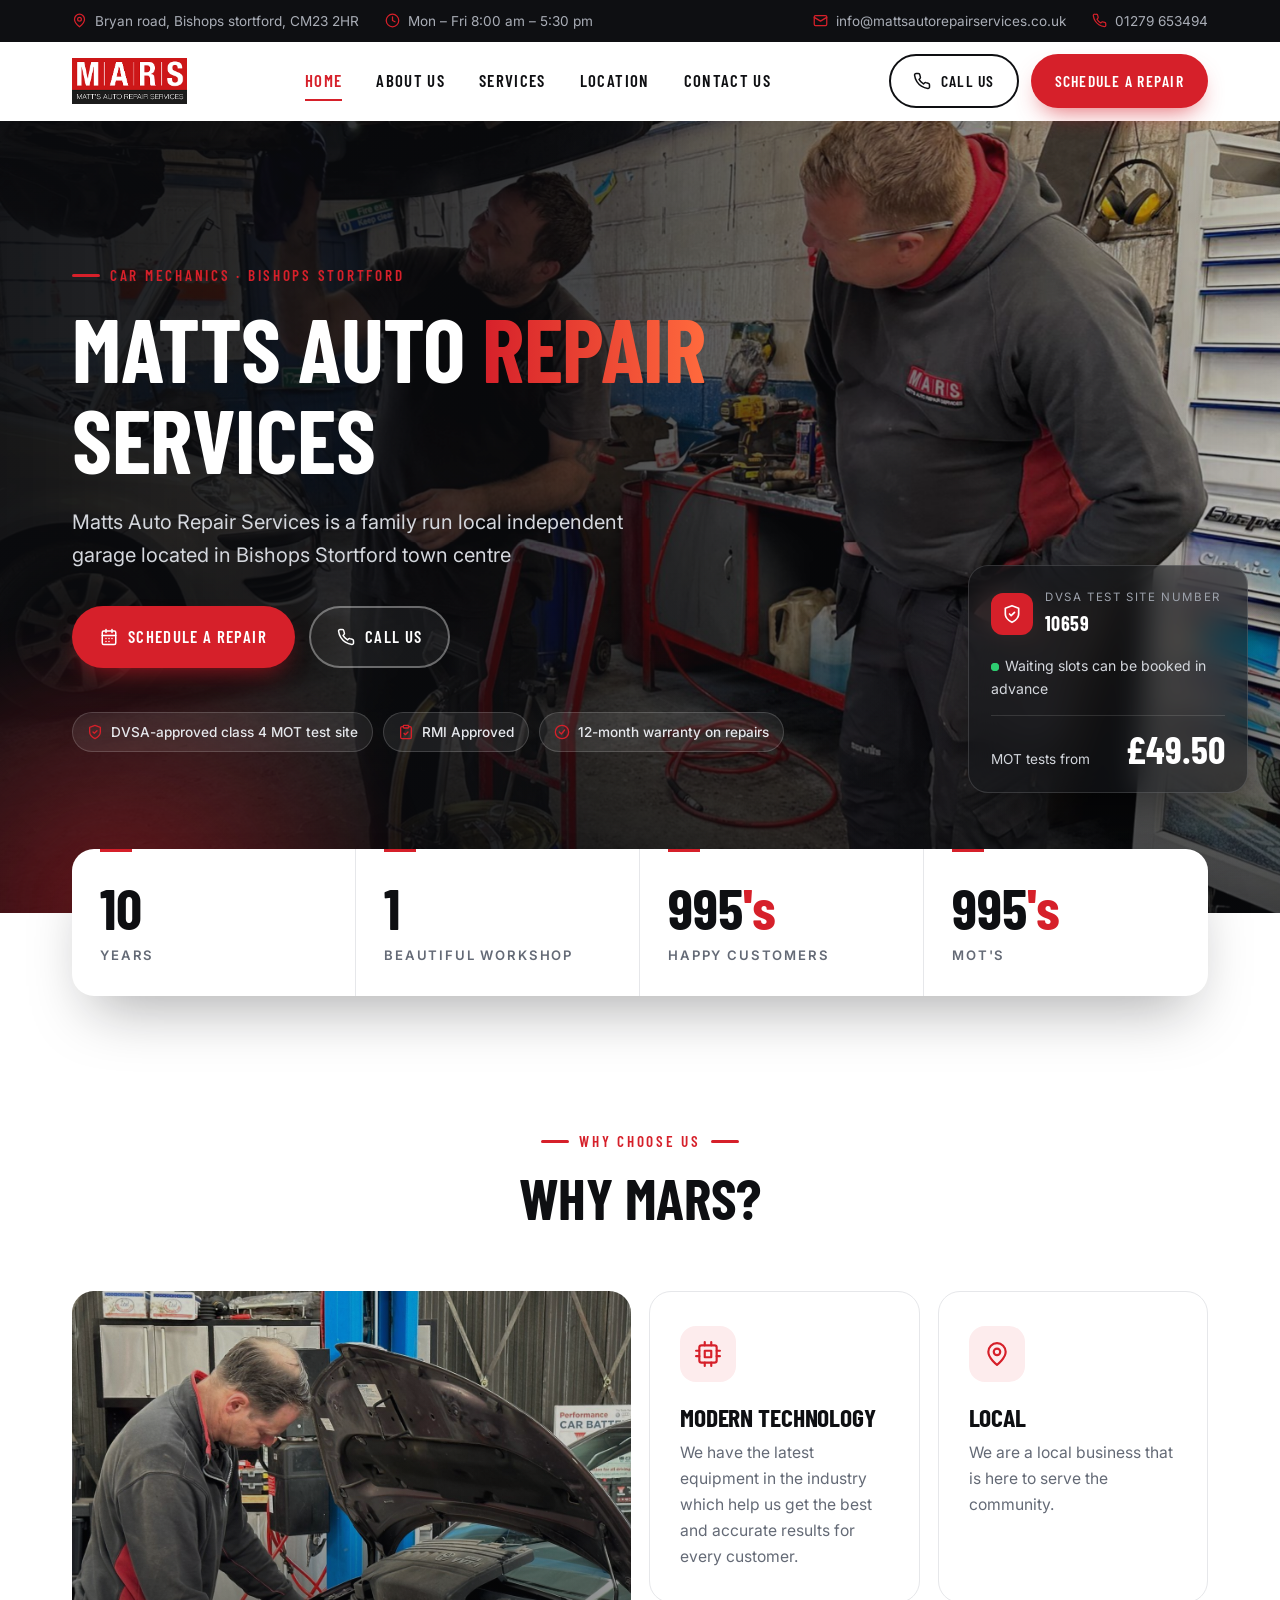
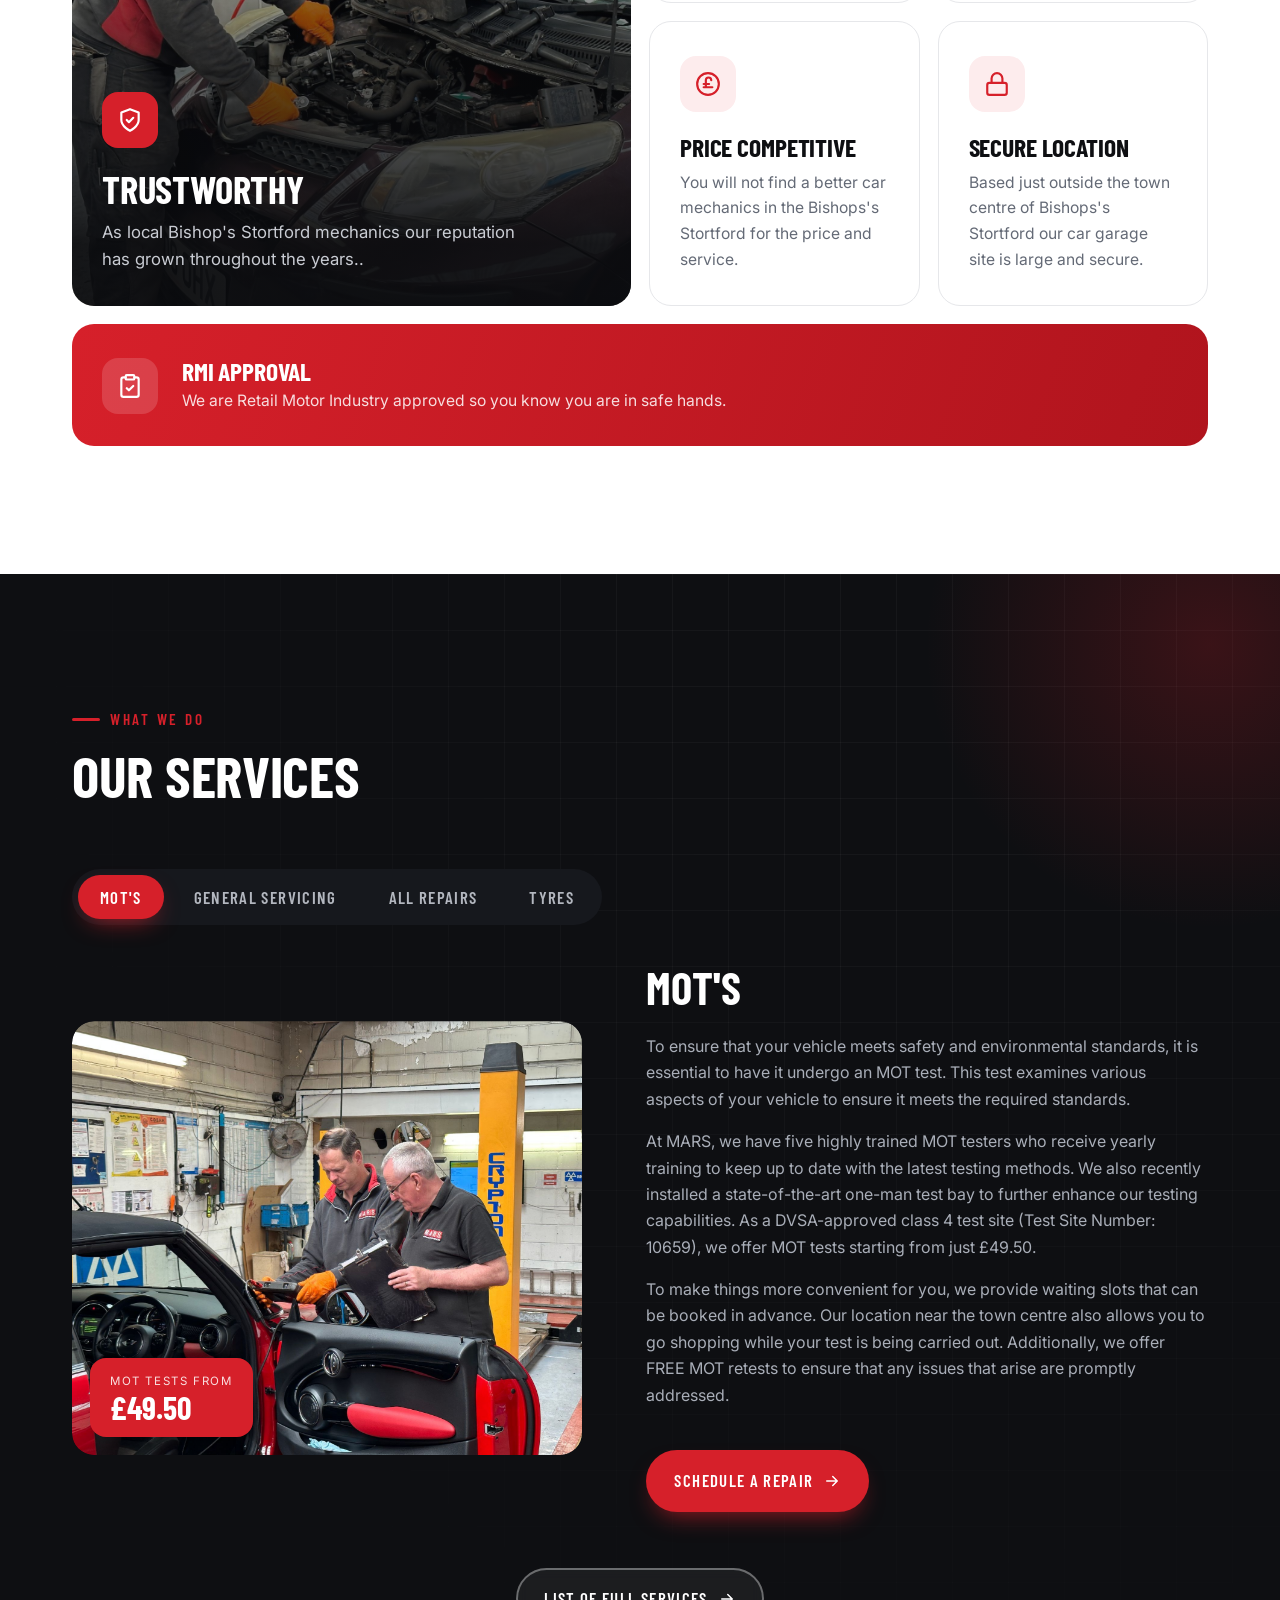
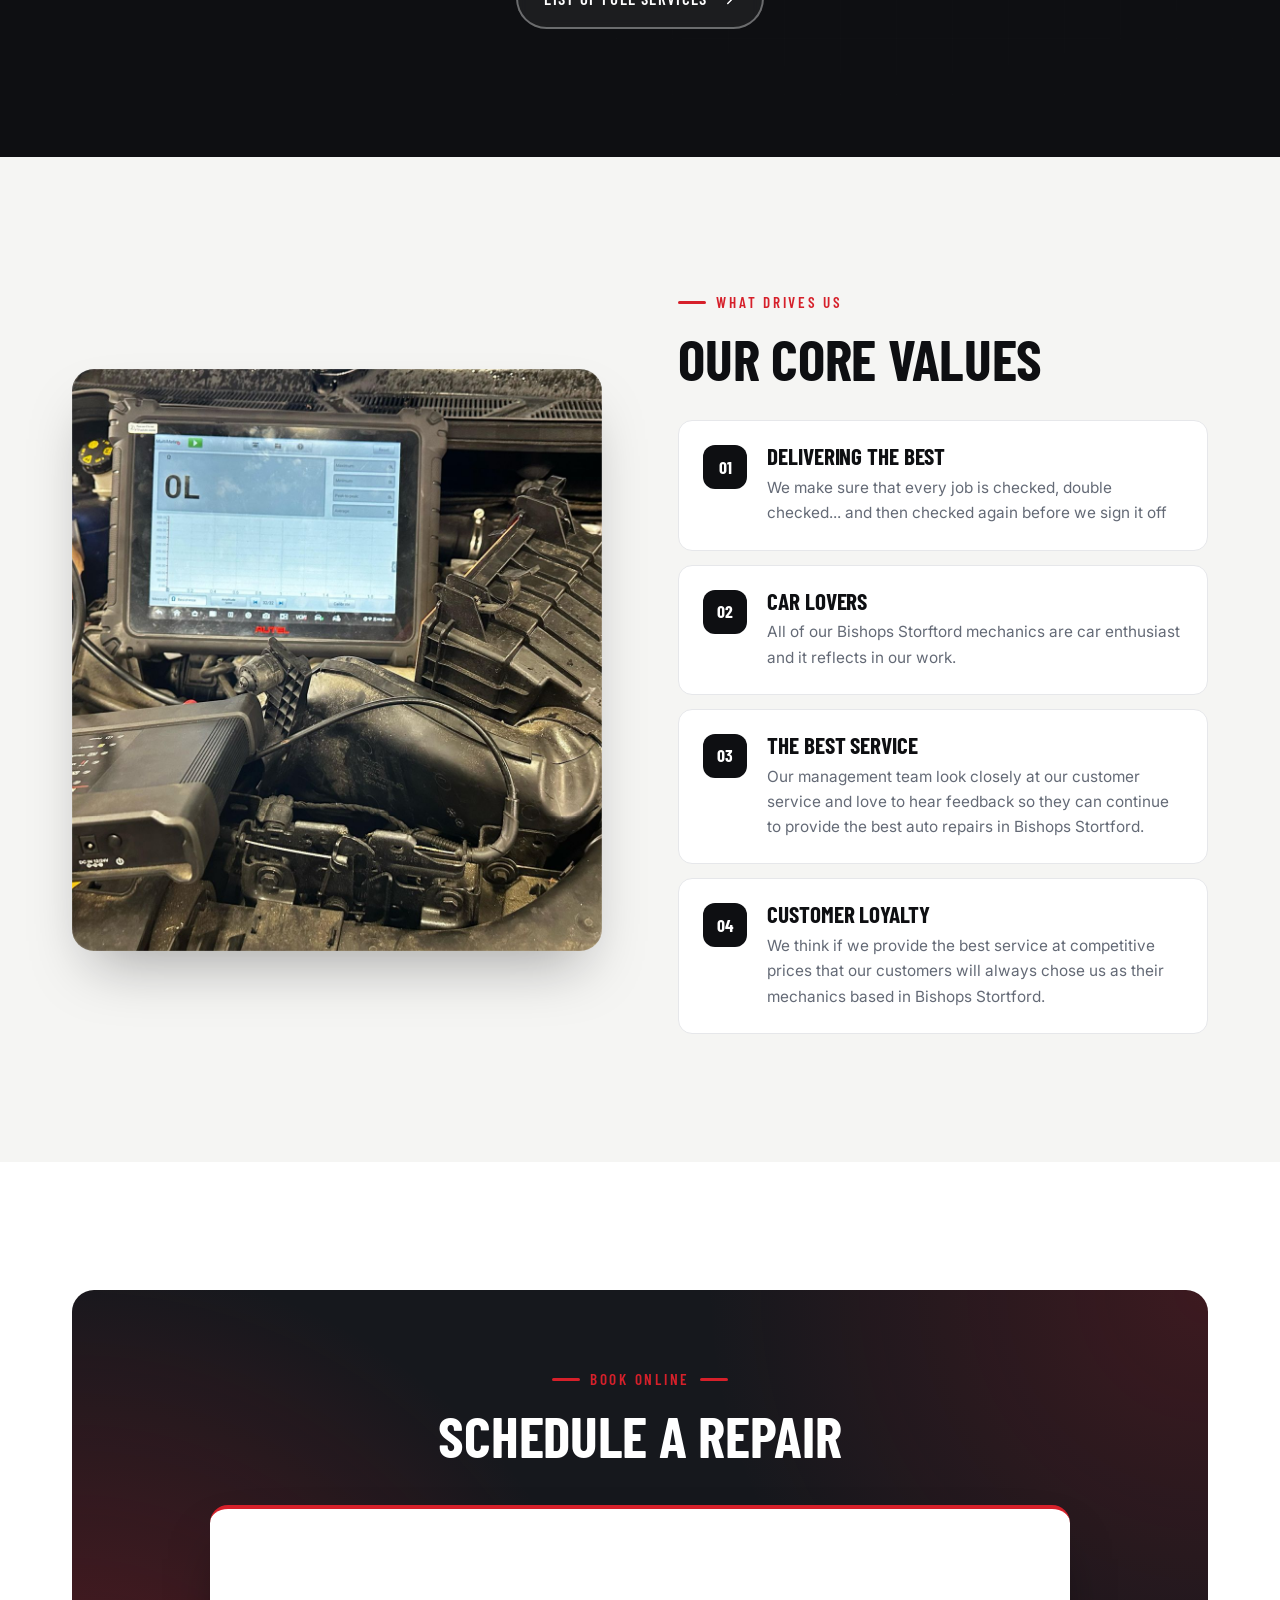
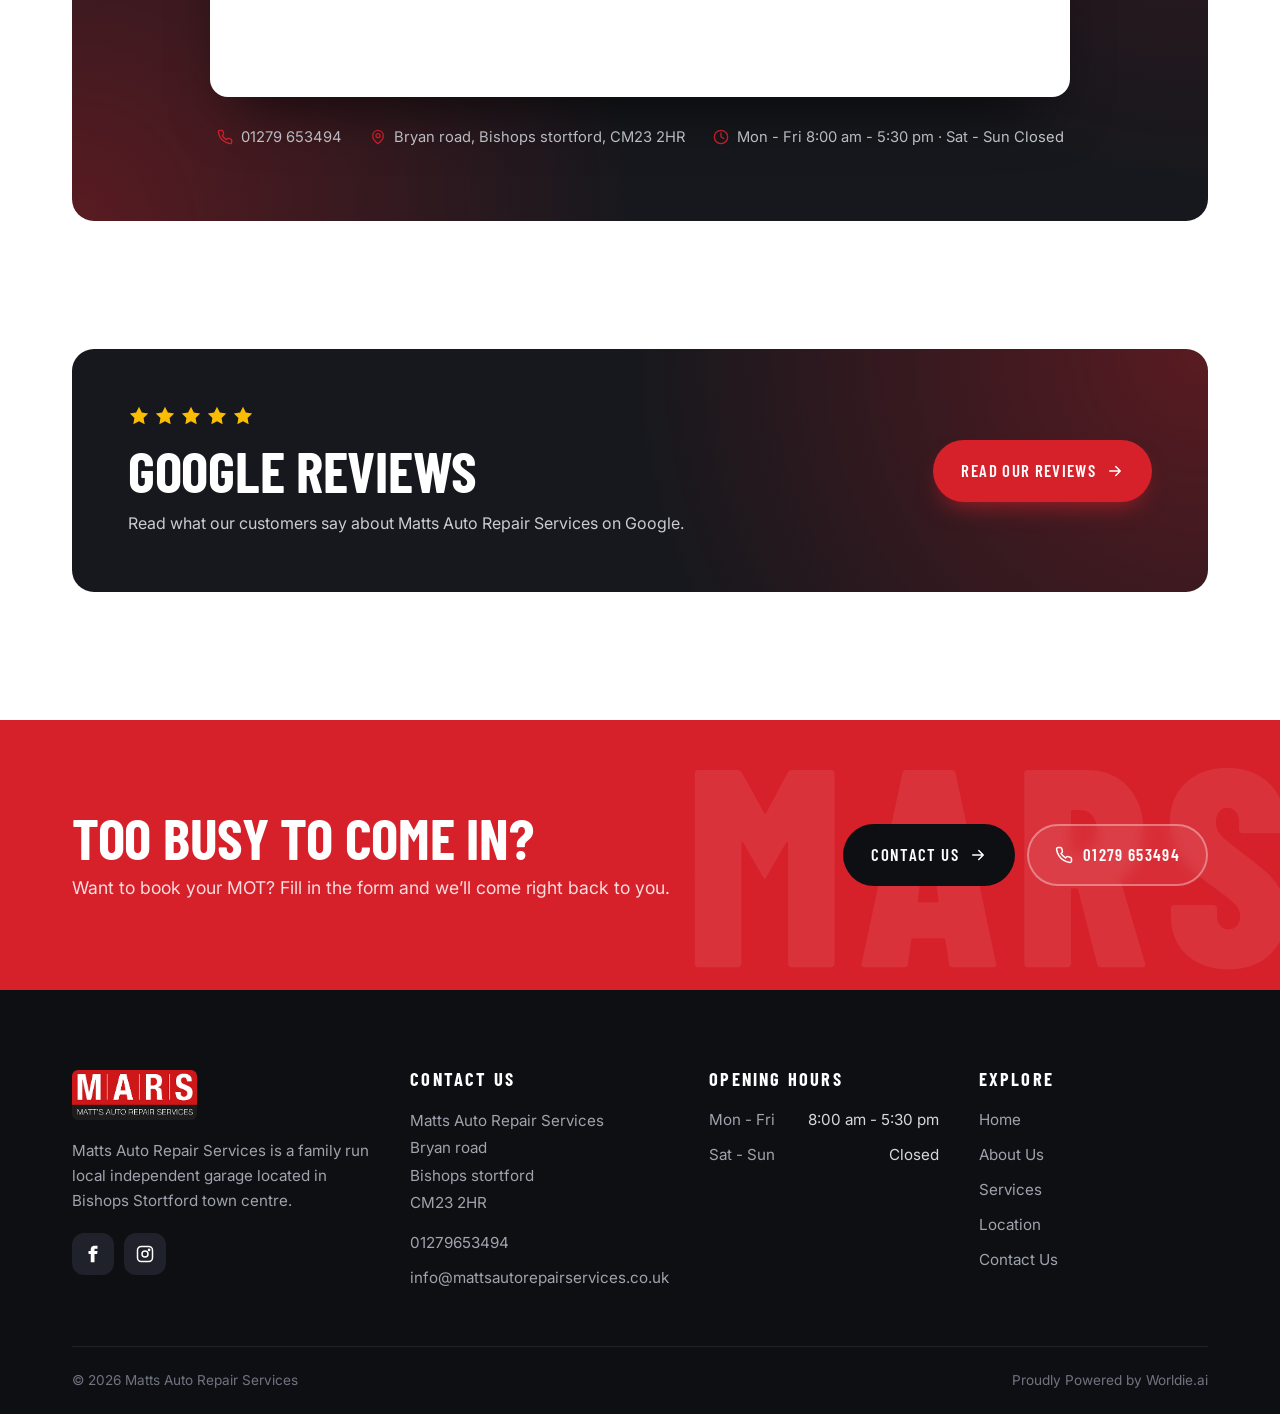
==== commit 3af7338b: "Remove marquee, fit booking widget, rename heading to Why MARS? Size the BookMyGarage frame to the w" ====
--- a/index.html
+++ b/index.html
@@ -86,15 +86,11 @@
   </div>
 </section>
 
-<div class="marquee" aria-hidden="true">
-  <div class="marquee__track"><span class="marquee__item">MOT's <svg viewBox="0 0 24 24" fill="none" stroke="currentColor" stroke-width="2" stroke-linecap="round" stroke-linejoin="round" aria-hidden="true"><path fill="currentColor" stroke="none" d="m12 2 3.1 6.3 6.9 1-5 4.9 1.2 6.8L12 17.8 5.8 21l1.2-6.8-5-4.9 6.9-1z"/></svg></span><span class="marquee__item">General Servicing <svg viewBox="0 0 24 24" fill="none" stroke="currentColor" stroke-width="2" stroke-linecap="round" stroke-linejoin="round" aria-hidden="true"><path fill="currentColor" stroke="none" d="m12 2 3.1 6.3 6.9 1-5 4.9 1.2 6.8L12 17.8 5.8 21l1.2-6.8-5-4.9 6.9-1z"/></svg></span><span class="marquee__item">All Repairs <svg viewBox="0 0 24 24" fill="none" stroke="currentColor" stroke-width="2" stroke-linecap="round" stroke-linejoin="round" aria-hidden="true"><path fill="currentColor" stroke="none" d="m12 2 3.1 6.3 6.9 1-5 4.9 1.2 6.8L12 17.8 5.8 21l1.2-6.8-5-4.9 6.9-1z"/></svg></span><span class="marquee__item">Tyres <svg viewBox="0 0 24 24" fill="none" stroke="currentColor" stroke-width="2" stroke-linecap="round" stroke-linejoin="round" aria-hidden="true"><path fill="currentColor" stroke="none" d="m12 2 3.1 6.3 6.9 1-5 4.9 1.2 6.8L12 17.8 5.8 21l1.2-6.8-5-4.9 6.9-1z"/></svg></span><span class="marquee__item">Wheel Alignment <svg viewBox="0 0 24 24" fill="none" stroke="currentColor" stroke-width="2" stroke-linecap="round" stroke-linejoin="round" aria-hidden="true"><path fill="currentColor" stroke="none" d="m12 2 3.1 6.3 6.9 1-5 4.9 1.2 6.8L12 17.8 5.8 21l1.2-6.8-5-4.9 6.9-1z"/></svg></span><span class="marquee__item">Air Conditioning <svg viewBox="0 0 24 24" fill="none" stroke="currentColor" stroke-width="2" stroke-linecap="round" stroke-linejoin="round" aria-hidden="true"><path fill="currentColor" stroke="none" d="m12 2 3.1 6.3 6.9 1-5 4.9 1.2 6.8L12 17.8 5.8 21l1.2-6.8-5-4.9 6.9-1z"/></svg></span><span class="marquee__item">Diagnostics <svg viewBox="0 0 24 24" fill="none" stroke="currentColor" stroke-width="2" stroke-linecap="round" stroke-linejoin="round" aria-hidden="true"><path fill="currentColor" stroke="none" d="m12 2 3.1 6.3 6.9 1-5 4.9 1.2 6.8L12 17.8 5.8 21l1.2-6.8-5-4.9 6.9-1z"/></svg></span><span class="marquee__item">Recovery <svg viewBox="0 0 24 24" fill="none" stroke="currentColor" stroke-width="2" stroke-linecap="round" stroke-linejoin="round" aria-hidden="true"><path fill="currentColor" stroke="none" d="m12 2 3.1 6.3 6.9 1-5 4.9 1.2 6.8L12 17.8 5.8 21l1.2-6.8-5-4.9 6.9-1z"/></svg></span><span class="marquee__item">MOT's <svg viewBox="0 0 24 24" fill="none" stroke="currentColor" stroke-width="2" stroke-linecap="round" stroke-linejoin="round" aria-hidden="true"><path fill="currentColor" stroke="none" d="m12 2 3.1 6.3 6.9 1-5 4.9 1.2 6.8L12 17.8 5.8 21l1.2-6.8-5-4.9 6.9-1z"/></svg></span><span class="marquee__item">General Servicing <svg viewBox="0 0 24 24" fill="none" stroke="currentColor" stroke-width="2" stroke-linecap="round" stroke-linejoin="round" aria-hidden="true"><path fill="currentColor" stroke="none" d="m12 2 3.1 6.3 6.9 1-5 4.9 1.2 6.8L12 17.8 5.8 21l1.2-6.8-5-4.9 6.9-1z"/></svg></span><span class="marquee__item">All Repairs <svg viewBox="0 0 24 24" fill="none" stroke="currentColor" stroke-width="2" stroke-linecap="round" stroke-linejoin="round" aria-hidden="true"><path fill="currentColor" stroke="none" d="m12 2 3.1 6.3 6.9 1-5 4.9 1.2 6.8L12 17.8 5.8 21l1.2-6.8-5-4.9 6.9-1z"/></svg></span><span class="marquee__item">Tyres <svg viewBox="0 0 24 24" fill="none" stroke="currentColor" stroke-width="2" stroke-linecap="round" stroke-linejoin="round" aria-hidden="true"><path fill="currentColor" stroke="none" d="m12 2 3.1 6.3 6.9 1-5 4.9 1.2 6.8L12 17.8 5.8 21l1.2-6.8-5-4.9 6.9-1z"/></svg></span><span class="marquee__item">Wheel Alignment <svg viewBox="0 0 24 24" fill="none" stroke="currentColor" stroke-width="2" stroke-linecap="round" stroke-linejoin="round" aria-hidden="true"><path fill="currentColor" stroke="none" d="m12 2 3.1 6.3 6.9 1-5 4.9 1.2 6.8L12 17.8 5.8 21l1.2-6.8-5-4.9 6.9-1z"/></svg></span><span class="marquee__item">Air Conditioning <svg viewBox="0 0 24 24" fill="none" stroke="currentColor" stroke-width="2" stroke-linecap="round" stroke-linejoin="round" aria-hidden="true"><path fill="currentColor" stroke="none" d="m12 2 3.1 6.3 6.9 1-5 4.9 1.2 6.8L12 17.8 5.8 21l1.2-6.8-5-4.9 6.9-1z"/></svg></span><span class="marquee__item">Diagnostics <svg viewBox="0 0 24 24" fill="none" stroke="currentColor" stroke-width="2" stroke-linecap="round" stroke-linejoin="round" aria-hidden="true"><path fill="currentColor" stroke="none" d="m12 2 3.1 6.3 6.9 1-5 4.9 1.2 6.8L12 17.8 5.8 21l1.2-6.8-5-4.9 6.9-1z"/></svg></span><span class="marquee__item">Recovery <svg viewBox="0 0 24 24" fill="none" stroke="currentColor" stroke-width="2" stroke-linecap="round" stroke-linejoin="round" aria-hidden="true"><path fill="currentColor" stroke="none" d="m12 2 3.1 6.3 6.9 1-5 4.9 1.2 6.8L12 17.8 5.8 21l1.2-6.8-5-4.9 6.9-1z"/></svg></span></div>
-</div>
-
 <section class="section" id="why">
   <div class="container">
     <div class="section-head section-head--center reveal">
       <span class="eyebrow">Why choose us</span>
-      <h2>Why MAR's?</h2>
+      <h2>Why MARS?</h2>
     </div>
     <div class="features" data-stagger>
       <article class="feature spotlight reveal feature--hero">
@@ -229,19 +225,20 @@
 </section>
 
 <section class="section" id="booking">
-  <div class="container booking">
-    <div class="booking__info reveal">
-      <span class="eyebrow">Book online</span>
-      <h2>Schedule a Repair</h2>
-      <p class="lead">Pick a service and a time that suits you. Prefer to talk it through? Give us a call.</p>
-      <ul class="contact-list">
-      <li><span class="contact-list__icon"><svg viewBox="0 0 24 24" fill="none" stroke="currentColor" stroke-width="2" stroke-linecap="round" stroke-linejoin="round" aria-hidden="true"><path d="M22 16.9v3a2 2 0 0 1-2.2 2 19.8 19.8 0 0 1-8.6-3.1 19.5 19.5 0 0 1-6-6A19.8 19.8 0 0 1 2.1 4.2 2 2 0 0 1 4.1 2h3a2 2 0 0 1 2 1.7c.1 1 .4 1.9.7 2.8a2 2 0 0 1-.5 2.1L8 9.9a16 16 0 0 0 6 6l1.3-1.3a2 2 0 0 1 2.1-.4c.9.3 1.8.6 2.8.7a2 2 0 0 1 1.7 2z"/></svg></span><a href="tel:01279653494"><small>Call us</small><strong>01279 653494</strong></a></li>
-      <li><span class="contact-list__icon"><svg viewBox="0 0 24 24" fill="none" stroke="currentColor" stroke-width="2" stroke-linecap="round" stroke-linejoin="round" aria-hidden="true"><path d="M20 10c0 6-8 12-8 12S4 16 4 10a8 8 0 0 1 16 0z"/><circle cx="12" cy="10" r="3"/></svg></span><a href="location.html"><small>Visit us</small><strong>Bryan road, Bishops stortford, CM23 2HR</strong></a></li>
-      <li><span class="contact-list__icon"><svg viewBox="0 0 24 24" fill="none" stroke="currentColor" stroke-width="2" stroke-linecap="round" stroke-linejoin="round" aria-hidden="true"><circle cx="12" cy="12" r="10"/><path d="M12 6v6l4 2"/></svg></span><div><small>Opening hours</small><strong>Mon - Fri 8:00 am - 5:30 pm · Sat - Sun Closed</strong></div></li>
-    </ul>
-    </div>
-    <div class="booking__frame reveal">
-      <iframe src="https://bookmygarage.com/widget/cm232hr/marsmattsrepairservices/" title="Book your repair with Matts Auto Repair Services" loading="lazy"></iframe>
+  <div class="container">
+    <div class="booking reveal">
+      <div class="section-head section-head--center">
+        <span class="eyebrow">Book online</span>
+        <h2>Schedule a Repair</h2>
+      </div>
+      <div class="booking__frame">
+        <iframe src="https://bookmygarage.com/widget/cm232hr/marsmattsrepairservices/" title="Book your repair with Matts Auto Repair Services" loading="lazy"></iframe>
+      </div>
+      <div class="booking__meta">
+        <a href="tel:01279653494"><svg viewBox="0 0 24 24" fill="none" stroke="currentColor" stroke-width="2" stroke-linecap="round" stroke-linejoin="round" aria-hidden="true"><path d="M22 16.9v3a2 2 0 0 1-2.2 2 19.8 19.8 0 0 1-8.6-3.1 19.5 19.5 0 0 1-6-6A19.8 19.8 0 0 1 2.1 4.2 2 2 0 0 1 4.1 2h3a2 2 0 0 1 2 1.7c.1 1 .4 1.9.7 2.8a2 2 0 0 1-.5 2.1L8 9.9a16 16 0 0 0 6 6l1.3-1.3a2 2 0 0 1 2.1-.4c.9.3 1.8.6 2.8.7a2 2 0 0 1 1.7 2z"/></svg> 01279 653494</a>
+        <a href="location.html"><svg viewBox="0 0 24 24" fill="none" stroke="currentColor" stroke-width="2" stroke-linecap="round" stroke-linejoin="round" aria-hidden="true"><path d="M20 10c0 6-8 12-8 12S4 16 4 10a8 8 0 0 1 16 0z"/><circle cx="12" cy="10" r="3"/></svg> Bryan road, Bishops stortford, CM23 2HR</a>
+        <span><svg viewBox="0 0 24 24" fill="none" stroke="currentColor" stroke-width="2" stroke-linecap="round" stroke-linejoin="round" aria-hidden="true"><circle cx="12" cy="12" r="10"/><path d="M12 6v6l4 2"/></svg> Mon - Fri 8:00 am - 5:30 pm · Sat - Sun Closed</span>
+      </div>
     </div>
   </div>
 </section>
--- a/css/styles.css
+++ b/css/styles.css
@@ -522,20 +522,55 @@
 /* Booking ---------------------------------------------------------------- */
 
 .booking {
-  display: grid;
-  grid-template-columns: .85fr 1.15fr;
-  gap: clamp(32px, 5vw, 64px);
-  align-items: start;
-}
+  position: relative;
+  overflow: hidden;
+  isolation: isolate;
+  padding: clamp(40px, 6vw, 72px) clamp(20px, 5vw, 64px);
+  border-radius: var(--radius-lg);
+  background:
+    radial-gradient(circle at 0% 100%, rgba(214,32,42,.35), transparent 45%),
+    radial-gradient(circle at 100% 0%, rgba(214,32,42,.2), transparent 40%),
+    var(--ink-2);
+  color: #c9ccd3;
+}
+.booking .section-head { margin-bottom: clamp(28px, 4vw, 40px); }
+.booking h2 { color: var(--white); }
+.booking .lead { color: #9ea3ad; }
+
+/* The BookMyGarage widget can't be styled from here and doesn't resize itself.
+   Up to ~660px wide it stacks or wraps its heading (content ≈ 205px tall);
+   wider, it fits on one line (≈ 160px), so the frame matches each layout. */
 .booking__frame {
+  container-type: inline-size;
+  max-width: 860px;
+  margin: 0 auto;
+  padding: 12px 8px 8px;
   background: var(--white);
-  border-radius: var(--radius-lg);
-  box-shadow: var(--shadow-lg);
-  overflow: hidden;
-  border: 1px solid var(--line);
-}
-.booking__frame iframe { width: 100%; height: 720px; border: 0; display: block; }
-.booking__info .contact-list { margin-top: 30px; }
+  border-radius: 18px;
+  border-top: 4px solid var(--red);
+  box-shadow: 0 30px 60px -24px rgba(0,0,0,.7);
+}
+.booking__frame iframe {
+  display: block;
+  width: 100%;
+  height: 215px;
+  border: 0;
+}
+@container (min-width: 660px) {
+  .booking__frame iframe { height: 168px; }
+}
+
+.booking__meta {
+  display: flex;
+  flex-wrap: wrap;
+  justify-content: center;
+  gap: 10px 28px;
+  margin-top: 28px;
+  font-size: .92rem;
+}
+.booking__meta > * { display: inline-flex; align-items: center; gap: 8px; }
+.booking__meta svg { width: 16px; height: 16px; color: var(--red); flex: none; }
+.booking__meta a:hover { color: var(--white); }
 
 /* Reviews CTA ------------------------------------------------------------ */
 
@@ -1081,42 +1116,6 @@
   animation: glow 9s ease-in-out infinite alternate;
   pointer-events: none;
 }
-
-/* Keeps the tilted marquee from widening the page (clip, unlike hidden, leaves sticky intact) */
-main { overflow-x: clip; }
-
-/* Marquee */
-.marquee {
-  overflow: hidden;
-  background: var(--ink);
-  color: var(--white);
-  padding: 22px 0;
-  margin-top: clamp(64px, 8vw, 96px);
-  transform: rotate(-1.5deg) scale(1.02);
-  border-top: 3px solid var(--red);
-  border-bottom: 3px solid var(--red);
-}
-.marquee__track {
-  display: flex;
-  width: max-content;
-  animation: marquee 32s linear infinite;
-}
-.marquee:hover .marquee__track { animation-play-state: paused; }
-.marquee__item {
-  display: inline-flex;
-  align-items: center;
-  gap: 28px;
-  padding-right: 28px;
-  font-family: var(--font-display);
-  font-weight: 700;
-  font-size: clamp(1.6rem, 3vw, 2.4rem);
-  letter-spacing: .04em;
-  text-transform: uppercase;
-  white-space: nowrap;
-}
-.marquee__item:nth-child(even) { color: transparent; -webkit-text-stroke: 1.2px rgba(255,255,255,.7); }
-.marquee__item svg { width: 22px; height: 22px; color: var(--red); }
-@keyframes marquee { to { transform: translateX(-50%); } }
 
 /* Bento features */
 .feature { display: flex; flex-direction: column; }
@@ -1309,7 +1308,6 @@
 @media (max-width: 640px) {
   .feature--hero, .feature--wide { grid-column: auto; }
   .feature--wide { flex-direction: column; align-items: flex-start; }
-  .marquee { padding: 16px 0; }
   .mobile-bar { animation: introUp .8s var(--ease-out) 1.2s both; }
 }
 
@@ -1317,7 +1315,6 @@
   *, *::before, *::after { animation-duration: .01ms !important; animation-iteration-count: 1 !important; transition-duration: .01ms !important; transition-delay: 0s !important; }
   .reveal, .intro, .line > span { opacity: 1; transform: none; }
   .reveal-img > * { clip-path: none; scale: 1; }
-  .marquee__track { animation: none; }
   html { scroll-behavior: auto; }
 }
 
@@ -1351,7 +1348,7 @@
   .nav__link::after { display: none; }
 
   .features { grid-template-columns: 1fr 1fr; }
-  .tabs__panel, .values, .booking, .split, .location-grid { grid-template-columns: minmax(0, 1fr); }
+  .tabs__panel, .values, .split, .location-grid { grid-template-columns: minmax(0, 1fr); }
   .split--reverse .split__media { order: 0; }
   .stats__grid { grid-template-columns: 1fr 1fr; }
   .stat:nth-child(2) { border-right: 0; }
@@ -1381,7 +1378,7 @@
   .tabs__list { width: 100%; border-radius: 18px; }
   .tabs__btn { flex: 1 1 calc(50% - 8px); padding: 12px 10px; }
   .footer__grid { grid-template-columns: 1fr; }
-  .booking__frame iframe { height: 640px; }
+  .booking__meta { flex-direction: column; align-items: center; text-align: center; }
   .stat { padding: 22px 18px; }
 
   .mobile-bar {
